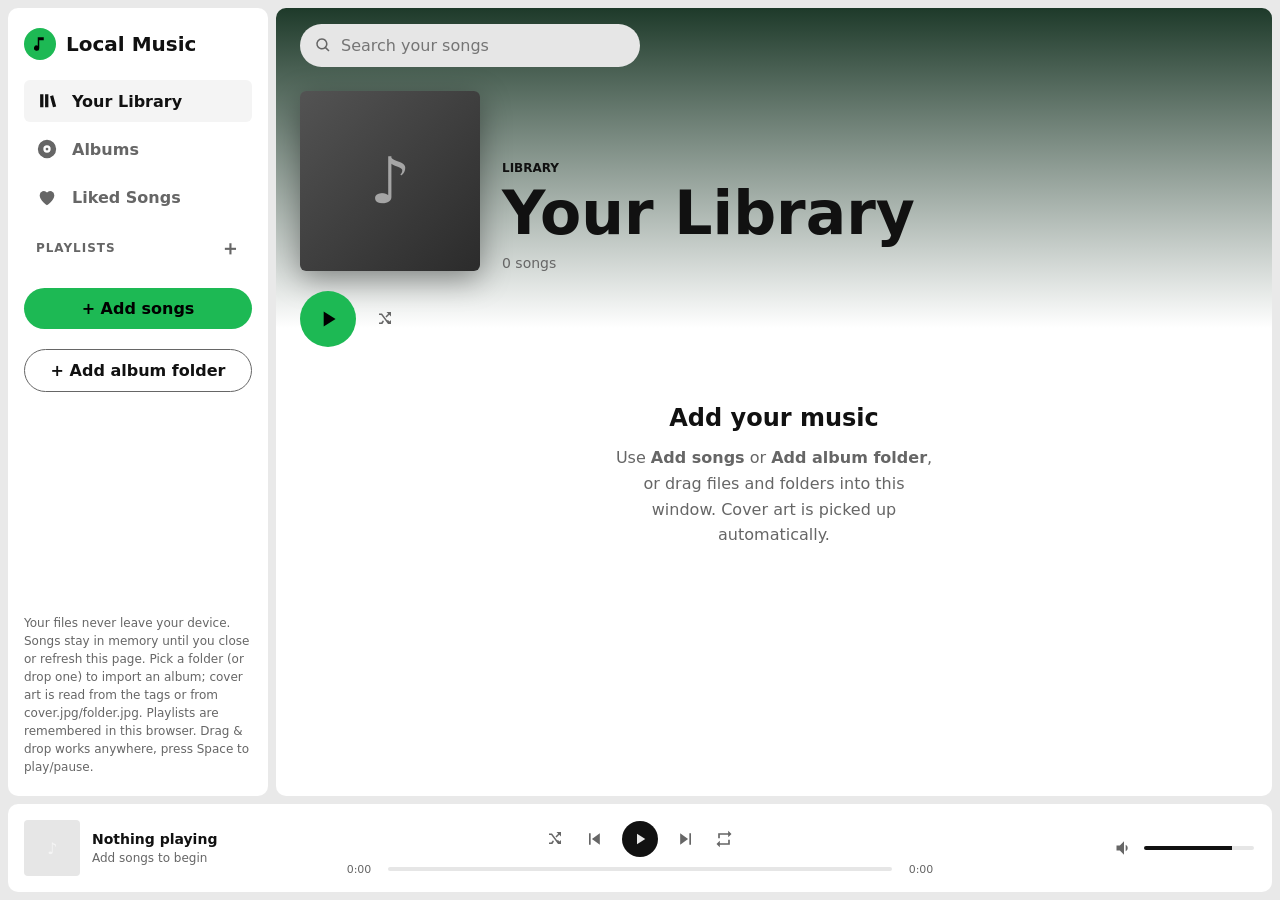
==== music-player.html @ 5037ee8e "First Push" ====
<!DOCTYPE html>
<html lang="en">
<head>
<meta charset="utf-8">
<meta name="viewport" content="width=device-width, initial-scale=1, viewport-fit=cover">
<title>Local Music Player</title>
<style>
:root{--bg:#000;--panel:#121212;--panel2:#1a1a1a;--hover:#2a2a2a;--text:#fff;--muted:#b3b3b3;--accent:#1db954;--line:#282828;
box-sizing:border-box;padding-top:env(safe-area-inset-top,0px);padding-bottom:env(safe-area-inset-bottom,0px)}
@media (prefers-color-scheme:light){:root:not([data-theme="dark"]){--bg:#e9e9e9;--panel:#fff;--panel2:#f4f4f4;--hover:#e6e6e6;--text:#111;--muted:#666;--line:#ddd}}
:root[data-theme="light"]{--bg:#e9e9e9;--panel:#fff;--panel2:#f4f4f4;--hover:#e6e6e6;--text:#111;--muted:#666;--line:#ddd}
:root[data-theme="dark"]{--bg:#000;--panel:#121212;--panel2:#1a1a1a;--hover:#2a2a2a;--text:#fff;--muted:#b3b3b3;--line:#282828}
html{scroll-padding-top:env(safe-area-inset-top,0px)}
*{box-sizing:border-box}
html,body{height:100%;margin:0}
body{background:var(--bg);color:var(--text);font-family:"Circular Std",Inter,system-ui,-apple-system,"Segoe UI",Roboto,sans-serif;overflow:hidden}
button{font:inherit;color:inherit;background:none;border:0;cursor:pointer;padding:0}
svg{width:1em;height:1em;fill:currentColor;display:block}
#app{height:100%;display:grid;grid-template-columns:260px 1fr;grid-template-rows:1fr 88px;gap:8px;padding:8px}
.panel{background:var(--panel);border-radius:10px;overflow:hidden}
#side{padding:20px 16px;display:flex;flex-direction:column;gap:6px}
.logo{display:flex;align-items:center;gap:10px;font-weight:800;font-size:20px;margin-bottom:14px}
.logo i{width:32px;height:32px;border-radius:50%;background:var(--accent);display:grid;place-items:center;color:#000;font-size:18px}
.nav{display:flex;align-items:center;gap:14px;padding:10px 12px;border-radius:6px;color:var(--muted);font-weight:700;width:100%;text-align:left}
.nav svg{font-size:22px}.nav:hover{color:var(--text)}.nav.on{color:var(--text);background:var(--panel2)}
.add{margin-top:14px;background:var(--accent);color:#000;font-weight:700;padding:11px 14px;border-radius:24px;text-align:center}
.add.alt{background:transparent;color:var(--text);border:1px solid var(--muted)}
.hint{color:var(--muted);font-size:12px;margin-top:auto;line-height:1.5}
#main{display:flex;flex-direction:column;min-height:0;position:relative;background:linear-gradient(180deg,var(--hue,#1e3a2a) 0,var(--panel) 320px)}
#top{display:flex;align-items:center;gap:12px;padding:16px 24px}
#q{background:var(--hover);border:1px solid transparent;color:var(--text);padding:11px 16px 11px 40px;border-radius:24px;width:min(340px,100%);font:inherit;outline:none}
#q:focus{border-color:var(--text)}
.sw{position:relative;flex:1;max-width:340px}.sw svg{position:absolute;left:14px;top:12px;font-size:18px;color:var(--muted)}
#hero{display:flex;align-items:flex-end;gap:22px;padding:8px 24px 20px}
#cover{width:min(180px,28vw);aspect-ratio:1;border-radius:6px;box-shadow:0 8px 30px #0006;display:grid;place-items:center;font-size:64px;color:#fff8;background:linear-gradient(135deg,#535353,#2b2b2b)}
#hero small{font-weight:700;font-size:12px;text-transform:uppercase}
#hero h1{font-size:clamp(28px,5vw,60px);margin:6px 0 10px;line-height:1.05;font-weight:900;overflow-wrap:anywhere}
#hero p{margin:0;color:var(--muted);font-size:14px}
#actions{display:flex;align-items:center;gap:20px;padding:0 24px 12px}
#big{width:56px;height:56px;border-radius:50%;background:var(--accent);color:#000;display:grid;place-items:center;font-size:26px}
#big:hover{transform:scale(1.06)}
#list{flex:1;overflow:auto;padding:0 12px 16px}
.row{display:grid;grid-template-columns:44px 1fr 32px 32px 64px;align-items:center;gap:12px;padding:8px 12px;border-radius:6px;color:var(--muted);font-size:14px;cursor:pointer;user-select:none}
.row.head{position:sticky;top:0;background:var(--panel);border-bottom:1px solid var(--line);border-radius:0;cursor:default;font-size:12px;text-transform:uppercase;letter-spacing:.08em;z-index:1}
.row:not(.head):hover{background:var(--hover)}
.row .n{text-align:center;font-variant-numeric:tabular-nums}
.row .t{display:flex;align-items:center;gap:12px;min-width:0}
.row .t b{display:block;color:var(--text);font-weight:500;white-space:nowrap;overflow:hidden;text-overflow:ellipsis}
.row .t span{font-size:12px;white-space:nowrap;overflow:hidden;text-overflow:ellipsis;display:block}
.row .t div{min-width:0}
.art{width:40px;height:40px;border-radius:4px;flex:none;display:grid;place-items:center;font-size:16px;color:#fff9}
.row.cur .t b,.row.cur .n{color:var(--accent)}
.row .d{text-align:right;font-variant-numeric:tabular-nums}
.heart{font-size:18px;color:var(--muted);opacity:.0}.row:hover .heart,.heart.on{opacity:1}.heart.on{color:var(--accent)}
.bars{display:none;gap:2px;height:14px;align-items:flex-end;justify-content:center}.bars i{width:3px;background:var(--accent);animation:b .8s infinite ease-in-out}.bars i:nth-child(2){animation-delay:.2s}.bars i:nth-child(3){animation-delay:.4s}
@keyframes b{0%,100%{height:3px}50%{height:14px}}
.row.cur.playing .bars{display:flex}.row.cur.playing .num{display:none}
#empty{margin:40px auto;text-align:center;color:var(--muted);max-width:360px;line-height:1.6;padding:0 20px}
#empty h2{color:var(--text);margin:0 0 8px}
#drop{position:absolute;inset:0;background:#1db95422;border:3px dashed var(--accent);border-radius:10px;display:none;place-items:center;font-size:22px;font-weight:800;z-index:5;pointer-events:none}
#drop.on{display:grid}
#bar{grid-column:1/3;background:var(--panel);border-radius:10px;display:grid;grid-template-columns:1fr minmax(320px,2fr) 1fr;align-items:center;gap:16px;padding:0 16px}
#now{display:flex;align-items:center;gap:12px;min-width:0}
#now .art{width:56px;height:56px}
#now b{display:block;font-size:14px;white-space:nowrap;overflow:hidden;text-overflow:ellipsis}
#now span{font-size:12px;color:var(--muted)}
#ctrl{display:flex;flex-direction:column;align-items:center;gap:6px}
.btns{display:flex;align-items:center;gap:18px}
.ic{font-size:20px;color:var(--muted)}.ic:hover{color:var(--text)}.ic.on{color:var(--accent)}
#play{width:36px;height:36px;border-radius:50%;background:var(--text);color:var(--bg);display:grid;place-items:center;font-size:18px}
#play:hover{transform:scale(1.06)}
.seek{display:flex;align-items:center;gap:8px;width:100%;font-size:11px;color:var(--muted);font-variant-numeric:tabular-nums}
.seek span{width:38px;text-align:center}
input[type=range]{-webkit-appearance:none;appearance:none;flex:1;height:4px;border-radius:2px;background:linear-gradient(to right,var(--text) var(--p,0%),var(--hover) var(--p,0%));outline:none;cursor:pointer}
input[type=range]::-webkit-slider-thumb{-webkit-appearance:none;width:12px;height:12px;border-radius:50%;background:var(--text);opacity:0}
input[type=range]:hover::-webkit-slider-thumb{opacity:1}
input[type=range]::-moz-range-thumb{width:12px;height:12px;border:0;border-radius:50%;background:var(--text)}
input[type=range]:hover{--fill:var(--accent)}
#vol{display:flex;align-items:center;gap:8px;justify-content:flex-end}#vol input{max-width:110px}
.rep1::after{content:"1";position:absolute;font-size:8px;font-weight:800;margin:-2px 0 0 -6px;color:var(--accent)}
#mnav{display:none}
@media (max-width:820px){
#app{grid-template-columns:1fr;grid-template-rows:auto 1fr 132px}
#side{flex-direction:row;flex-wrap:wrap;padding:10px;gap:6px;align-items:center}
.logo,.hint{display:none}.nav{width:auto;padding:8px 12px}.add{margin:0;padding:9px 14px}
#bar{grid-column:1;grid-template-columns:1fr;grid-template-rows:auto auto;gap:4px;padding:8px 14px}
#vol{display:none}#top{padding:12px 16px}#hero{padding:4px 16px 14px}#actions,#list{padding-left:8px;padding-right:8px}
.row{grid-template-columns:28px 1fr 28px 28px 46px;gap:8px}
}
.grid{display:grid;grid-template-columns:repeat(auto-fill,minmax(150px,1fr));gap:14px;padding:8px 12px}
.card{padding:12px;border-radius:8px;background:var(--panel2);cursor:pointer;min-width:0}
.card:hover{background:var(--hover)}
.card .art{width:100%;height:auto;aspect-ratio:1;font-size:40px;border-radius:6px;margin-bottom:10px;box-shadow:0 6px 18px #0004}
.card b,.card span{display:block;white-space:nowrap;overflow:hidden;text-overflow:ellipsis}
.card b{font-size:14px}.card span{font-size:12px;color:var(--muted);margin-top:2px}

.plh{display:flex;align-items:center;justify-content:space-between;margin:14px 12px 4px;color:var(--muted);font-size:12px;font-weight:700;text-transform:uppercase;letter-spacing:.08em}
.plh button{font-size:20px;line-height:1;color:var(--muted)}.plh button:hover{color:var(--text)}
#pls{display:flex;flex-direction:column;gap:2px;overflow:auto;min-height:0;flex:0 1 auto}
#pls .nav{padding:8px 12px}.pi{width:22px;text-align:center;font-size:18px;flex:none}.pn{white-space:nowrap;overflow:hidden;text-overflow:ellipsis}
.addpl{font-size:22px;line-height:1;color:var(--muted);opacity:0}.addpl:hover{color:var(--text)}.row:hover .addpl{opacity:1}
@media (hover:none){.addpl,.heart{opacity:1}}
.pill{border:1px solid var(--muted);border-radius:20px;padding:7px 16px;font-size:13px;font-weight:700}.pill:hover{border-color:var(--text)}
#menu{position:fixed;display:none;z-index:30;background:var(--panel2);border:1px solid var(--line);border-radius:8px;padding:4px;min-width:190px;max-width:260px;max-height:50vh;overflow:auto;box-shadow:0 10px 30px #0008}
#menu button{display:block;width:100%;text-align:left;padding:9px 12px;border-radius:5px;font-size:14px;white-space:nowrap;overflow:hidden;text-overflow:ellipsis}
#menu button:hover{background:var(--hover)}#menu .new{border-top:1px solid var(--line);margin-top:4px;color:var(--accent);font-weight:700}
#dlg{position:fixed;inset:0;background:#0009;display:none;place-items:center;z-index:40}#dlg.on{display:grid}
#dlg .box{background:var(--panel2);padding:24px;border-radius:12px;width:min(360px,90vw);box-shadow:0 20px 60px #000a}
#dlg h3{margin:0 0 14px}#di{width:100%;padding:11px 14px;border-radius:8px;border:1px solid var(--muted);background:var(--hover);color:var(--text);font:inherit;outline:none}
.bt{display:flex;justify-content:flex-end;gap:10px;margin-top:18px}.bt button{padding:9px 20px;border-radius:22px;font-weight:700}#dok{background:var(--accent);color:#000}
#toast{position:fixed;left:50%;bottom:110px;transform:translateX(-50%);background:var(--text);color:var(--bg);padding:10px 18px;border-radius:22px;font-weight:700;font-size:14px;opacity:0;pointer-events:none;transition:opacity .2s;z-index:50;max-width:90vw}#toast.on{opacity:1}
@media (max-width:820px){.plh{margin:0}.plh span{display:none}#pls{flex-direction:row;flex-wrap:wrap}}

</style>
</head>
<body>
<div id="app">
 <aside id="side" class="panel">
  <div class="logo"><i><svg viewBox="0 0 24 24"><path d="M9 3v11.3A3.5 3.5 0 1 0 11 17.5V7h6V3z"/></svg></i>Local Music</div>
  <button class="nav on" data-v="all"><svg viewBox="0 0 24 24"><path d="M4 4h4v16H4zm6 0h4v16h-4zm6 2.5 3.8-1 3.7 13.5-3.9 1z" transform="scale(.9) translate(1 1)"/></svg>Your Library</button>
  <button class="nav" data-v="albums"><svg viewBox="0 0 24 24"><path d="M12 2a10 10 0 1 0 0 20 10 10 0 0 0 0-20zm0 14a4 4 0 1 1 0-8 4 4 0 0 1 0 8zm0-5.500a1.500 1.500 0 1 0 0 3 1.500 1.500 0 0 0 0-3z"/></svg>Albums</button>
  <button class="nav" data-v="liked"><svg viewBox="0 0 24 24"><path d="M12 21s-8-5.2-8-11a4.5 4.5 0 0 1 8-2.8A4.5 4.5 0 0 1 20 10c0 5.800-8 11-8 11z"/></svg>Liked Songs</button>
  <div class="plh"><span>Playlists</span><button id="newPl" title="New playlist">＋</button></div>
  <div id="pls"></div>
  <button class="add" id="addF">+ Add songs</button>
  <button class="add alt" id="addD">+ Add album folder</button>
  <div class="hint">Your files never leave your device. Songs stay in memory until you close or refresh this page. Pick a folder (or drop one) to import an album; cover art is read from the tags or from cover.jpg/folder.jpg. Playlists are remembered in this browser. Drag &amp; drop works anywhere, press Space to play/pause.</div>
  <input type="file" id="fi" accept="audio/*,.mp3,.m4a,.flac,.wav,.ogg,.opus,.aac" multiple hidden>
  <input type="file" id="fd" webkitdirectory multiple hidden>
 </aside>

 <main id="main" class="panel">
  <div id="drop">Drop music to add it</div>
  <div id="top"><div class="sw"><svg viewBox="0 0 24 24"><path d="M10.5 3a7.500 7.500 0 0 1 5.900 12.100l4.300 4.300-1.400 1.400-4.300-4.300A7.500 7.500 0 1 1 10.500 3zm0 2a5.500 5.500 0 1 0 0 11 5.500 5.500 0 0 0 0-11z"/></svg><input id="q" placeholder="Search your songs" type="search"></div></div>
  <div id="hero"><div id="cover">♪</div><div><small>Playlist</small><h1 id="ttl">Your Library</h1><p id="sub">0 songs</p></div></div>
  <div id="actions">
   <button id="big" aria-label="Play"><svg viewBox="0 0 24 24"><path d="M8 5v14l11-7z"/></svg></button>
   <button class="ic" id="shuf2" title="Shuffle"><svg viewBox="0 0 24 24"><path d="M14 4h6v6l-2.300-2.300-3.700 3.700-1.400-1.400 3.700-3.700zM4 6h4l9 12h3v2h-4L7 8H4zm0 12h3l2.300-3.100 1.300 1.700L8.500 20H4zM14 20l2.300-2.300-1.700-1.700 1.400-1.400L18 16.600 20 14.600V20z" transform="scale(.9)"/></svg></button>
   <span id="plact" style="display:none;gap:10px"><button class="pill" id="plren">Rename</button><button class="pill" id="pldel">Delete</button></span>
  </div>
  <div id="list"></div>
 </main>

 <footer id="bar" class="panel">
  <div id="now"><div class="art" id="nart" style="background:var(--hover)">♪</div><div style="min-width:0"><b id="nt">Nothing playing</b><span id="na">Add songs to begin</span></div></div>
  <div id="ctrl">
   <div class="btns">
    <button class="ic" id="shuf" title="Shuffle"><svg viewBox="0 0 24 24"><path d="M14 4h6v6l-2.300-2.300-3.700 3.700-1.400-1.400 3.700-3.700zM4 6h4l9 12h3v2h-4L7 8H4zm0 12h3l2.300-3.100 1.300 1.700L8.500 20H4zM14 20l2.300-2.300-1.700-1.700 1.400-1.400L18 16.600 20 14.600V20z" transform="scale(.9)"/></svg></button>
    <button class="ic" id="prev" title="Previous"><svg viewBox="0 0 24 24"><path d="M6 5h2v14H6zm3.500 7L19 5v14z"/></svg></button>
    <button id="play" title="Play/Pause"><svg viewBox="0 0 24 24"><path d="M8 5v14l11-7z"/></svg></button>
    <button class="ic" id="next" title="Next"><svg viewBox="0 0 24 24"><path d="M16 5h2v14h-2zM5 19V5l9.500 7z"/></svg></button>
    <button class="ic" id="rep" title="Repeat"><svg viewBox="0 0 24 24"><path d="M7 7h10v3l4-4-4-4v3H5v6h2zm10 10H7v-3l-4 4 4 4v-3h12v-6h-2z"/></svg></button>
   </div>
   <div class="seek"><span id="cur">0:00</span><input type="range" id="seek" min="0" max="1000" value="0"><span id="dur">0:00</span></div>
  </div>
  <div id="vol"><button class="ic" id="mute"><svg viewBox="0 0 24 24"><path d="M3 9v6h4l5 5V4L7 9zm13.500 3A4.500 4.500 0 0 0 14 8v8a4.500 4.500 0 0 0 2.500-4z"/></svg></button><input type="range" id="vr" min="0" max="100" value="80"></div>
 </footer>
</div>

<div id="menu"></div><div id="toast"></div>
<div id="dlg"><div class="box"><h3 id="dt"></h3><input id="di" maxlength="60" placeholder="Playlist name"><div class="bt"><button id="dc">Cancel</button><button id="dok">Save</button></div></div></div>
<script>
const $=s=>document.querySelector(s);
const audio=new Audio();audio.preload="metadata";
let tracks=[],view="all",albumKey=null,cur=null,shuffle=false,repeat=0,filter="",nid=1,shown=[];
const dirImg={};
let playlists=[],plId=null;
try{playlists=JSON.parse(localStorage.getItem("lmp.playlists")||"[]")}catch(e){playlists=[]}
const save=()=>{try{localStorage.setItem("lmp.playlists",JSON.stringify(playlists))}catch(e){}};
const tkey=t=>t.path+"|"+t.file.size;
const curPl=()=>playlists.find(p=>p.id===plId);
let tt;const toast=m=>{const e=$("#toast");e.textContent=m;e.classList.add("on");clearTimeout(tt);tt=setTimeout(()=>e.classList.remove("on"),1800)};
function ask(title,val,confirm){return new Promise(res=>{
  const i=$("#di");$("#dt").textContent=title;i.style.display=confirm?"none":"";i.value=val||"";$("#dlg").classList.add("on");
  if(!confirm)setTimeout(()=>{i.focus();i.select()},30);
  const done=v=>{$("#dlg").classList.remove("on");$("#dok").onclick=$("#dc").onclick=i.onkeydown=null;res(v)};
  $("#dok").onclick=()=>done(confirm?true:(i.value.trim()||null));$("#dc").onclick=()=>done(null);
  i.onkeydown=e=>{if(e.key==="Enter")$("#dok").click();if(e.key==="Escape")done(null)};
})}
const newPl=name=>{const p={id:Date.now()+Math.random().toString(36).slice(2,6),name,items:[]};playlists.push(p);save();return p};
function toggleIn(p,t){const k=tkey(t),i=p.items.indexOf(k);
  if(i<0){p.items.push(k);toast("Added to "+p.name)}else{p.items.splice(i,1);toast("Removed from "+p.name)}save();render()}
function closeMenu(){$("#menu").style.display="none"}
function openMenu(t,el){
  const m=$("#menu"),r=el.getBoundingClientRect();m.innerHTML="";
  playlists.forEach(p=>{const b=document.createElement("button");b.textContent=(p.items.includes(tkey(t))?"✓ ":"")+p.name;b.onclick=()=>{closeMenu();toggleIn(p,t)};m.append(b)});
  const n=document.createElement("button");n.className="new";n.textContent="+ New playlist";
  n.onclick=async()=>{closeMenu();const nm=await ask("New playlist","");if(nm)toggleIn(newPl(nm),t)};m.append(n);
  m.style.display="block";
  m.style.left=Math.max(8,Math.min(r.left,innerWidth-m.offsetWidth-8))+"px";
  let y=r.bottom+4;if(y+m.offsetHeight>innerHeight-8)y=Math.max(8,r.top-m.offsetHeight-4);m.style.top=y+"px";
}
function renderPls(){
  const box=$("#pls");box.innerHTML="";
  playlists.forEach(p=>{const b=document.createElement("button");b.className="nav"+(view==="playlist"&&plId===p.id?" on":"");
    const i=document.createElement("span");i.className="pi";i.textContent="♫";
    const n=document.createElement("span");n.className="pn";n.textContent=p.name;b.append(i,n);
    b.onclick=()=>{view="playlist";plId=p.id;$("#list").scrollTop=0;render()};box.append(b)});
}
const AUD=/\.(mp3|m4a|mp4|aac|flac|wav|ogg|oga|opus|weba|webm)$/i,IMG=/\.(jpe?g|png|webp|gif|bmp)$/i;
const P='<path d="M8 5v14l11-7z"/>',PA='<path d="M6 5h4v14H6zm8 0h4v14h-4z"/>';
const fmt=s=>{if(!isFinite(s))return"–:––";s=Math.floor(s);return Math.floor(s/60)+":"+String(s%60).padStart(2,"0")};
const hue=s=>{let h=0;for(const c of s)h=(h*31+c.charCodeAt(0))%360;return h};
const grad=s=>{const h=hue(s);return`linear-gradient(135deg,hsl(${h} 60% 45%),hsl(${(h+50)%360} 60% 28%))`};
const akey=t=>t.album.toLowerCase();
const artOf=t=>t&&(t.art||(dirImg[t.dir]||{}).url)||null;
const bg=t=>{const a=artOf(t);return a?`url('${a}') center/cover no-repeat`:grad(t.album+t.title)};

/* ---------- tag + artwork readers ---------- */
const toURL=b=>new Promise(res=>{
  const fr=new FileReader();
  fr.onerror=()=>res(null);
  fr.onload=()=>{const i=new Image();
    i.onload=()=>{try{const k=Math.min(1,400/Math.max(i.width,i.height)),c=document.createElement("canvas");
      c.width=Math.max(1,Math.round(i.width*k));c.height=Math.max(1,Math.round(i.height*k));
      c.getContext("2d").drawImage(i,0,0,c.width,c.height);res(c.toDataURL("image/jpeg",.85))}catch(e){res(fr.result)}};
    i.onerror=()=>res(fr.result);i.src=fr.result};
  fr.readAsDataURL(b);
});
const sniff=u=>u[0]===0x89?"image/png":u[0]===0x47?"image/gif":"image/jpeg";
const str=(u,l="utf-8")=>new TextDecoder(l).decode(u).replace(/\0+$/,"");
const ss=(b,p)=>((b[p]&127)<<21)|((b[p+1]&127)<<14)|((b[p+2]&127)<<7)|(b[p+3]&127);
async function id3(file){
  const h=new Uint8Array(await file.slice(0,10).arrayBuffer());
  if(str(h.slice(0,3),"latin1")!=="ID3")return{};
  const ver=h[3],size=ss(h,6);
  const b=new Uint8Array(await file.slice(10,10+size).arrayBuffer()),dv=new DataView(b.buffer),r={};
  let p=0;if(h[5]&64)p=ver===4?ss(b,0):dv.getUint32(0)+4;
  const txt=d=>str(d.slice(1),["latin1","utf-16","utf-16be","utf-8"][d[0]]||"utf-8");
  const M={TT2:"TIT2",TP1:"TPE1",TAL:"TALB",TRK:"TRCK",PIC:"APIC"};
  while(p+(ver===2?6:10)<=b.length){
    let id,fs,d;
    if(ver===2){id=M[str(b.slice(p,p+3),"latin1")]||"";fs=(b[p+3]<<16)|(b[p+4]<<8)|b[p+5];d=b.slice(p+6,p+6+fs);p+=6+fs;if(!fs)break}
    else{id=str(b.slice(p,p+4),"latin1");if(!/^[A-Z0-9]{4}$/.test(id))break;
      fs=ver===4?ss(b,p+4):dv.getUint32(p+4);d=b.slice(p+10,p+10+fs);p+=10+fs}
    if(id==="TIT2")r.title=txt(d);else if(id==="TPE1")r.artist=txt(d);else if(id==="TALB")r.album=txt(d);
    else if(id==="TRCK")r.trk=parseInt(txt(d))||null;
    else if(id==="APIC"&&!r.art){
      const enc=d[0];let i=1;if(ver===2)i=5;else{while(i<d.length&&d[i])i++;i+=2}let j=i;
      if(enc===1||enc===2){while(j+1<d.length&&(d[j]||d[j+1]))j+=2;j+=2}else{while(j<d.length&&d[j])j++;j++}
      const img=d.slice(j);if(img.length)r.art=new Blob([img],{type:sniff(img)});
    }
  }
  return r;
}
async function flac(file){
  const b=new Uint8Array(await file.slice(0,10*1024*1024).arrayBuffer()),r={};
  if(str(b.slice(0,4),"latin1")!=="fLaC")return r;
  let p=4;
  while(p+4<=b.length){
    const last=b[p]&128,t=b[p]&127,len=(b[p+1]<<16)|(b[p+2]<<8)|b[p+3];p+=4;if(p+len>b.length)break;
    const d=b.slice(p,p+len),v=new DataView(d.buffer,d.byteOffset,d.length);
    if(t===4){
      let q=4+v.getUint32(0,true);const n=v.getUint32(q,true);q+=4;
      for(let k=0;k<n&&q<d.length;k++){const l=v.getUint32(q,true);q+=4;const s=str(d.slice(q,q+l));q+=l;
        const e=s.indexOf("=");if(e<0)continue;const key=s.slice(0,e).toUpperCase(),val=s.slice(e+1);
        if(key==="TITLE")r.title=val;else if(key==="ARTIST")r.artist=val;else if(key==="ALBUM")r.album=val;else if(key==="TRACKNUMBER")r.trk=parseInt(val)||null}
    }else if(t===6&&!r.art){
      let q=4;q+=4+v.getUint32(q);q+=4+v.getUint32(q);q+=16;const pl=v.getUint32(q);q+=4;
      const img=d.slice(q,q+pl);r.art=new Blob([img],{type:sniff(img)});
    }
    p+=len;if(last)break;
  }
  return r;
}
async function mp4(file){
  const buf=await file.slice(0,16*1024*1024).arrayBuffer(),b=new Uint8Array(buf),dv=new DataView(buf),r={};
  const walk=(s,e)=>{let p=s;
    while(p+8<=e){
      let sz=dv.getUint32(p);const t=str(b.slice(p+4,p+8),"latin1");
      if(sz===1)sz=Number(dv.getBigUint64(p+8));if(sz<8)break;const end=Math.min(p+sz,e);
      if(t==="moov"||t==="udta"||t==="ilst")walk(p+8,end);
      else if(t==="meta")walk(p+12,end);
      else if(["\xa9nam","\xa9ART","\xa9alb","covr","trkn"].includes(t)){
        const d=b.slice(p+8+16,end);
        if(t==="covr"){if(d.length)r.art=new Blob([d],{type:sniff(d)})}
        else if(t==="trkn")r.trk=(d[2]<<8|d[3])||null;
        else{const s=str(d);if(t==="\xa9nam")r.title=s;else if(t==="\xa9ART")r.artist=s;else r.album=s}
      }
      p+=sz;
    }};
  walk(0,b.length);return r;
}
async function readTags(f){
  const x=(f.name.split(".").pop()||"").toLowerCase();
  if(x==="mp3")return id3(f);if(x==="flac")return flac(f);
  if(["m4a","mp4","aac"].includes(x))return mp4(f);
  return{};
}

/* ---------- library ---------- */
function parse(name){
  let n=name.replace(/\.[^.]+$/,"").replace(/_/g," ").trim(),a="Unknown artist",trk=null,m=n.match(/^(.+?)\s+-\s+(.+)$/);
  if(m){a=m[1];n=m[2]}
  if(/^\d{1,3}$/.test(a)){trk=+a;a="Unknown artist"}
  else{const k=n.match(/^(\d{1,3})[.\s)-]+(.+)$/);if(k){trk=+k[1];n=k[2]}}
  return{title:n,artist:a,trk};
}
const resort=()=>tracks.sort((a,b)=>a.album.localeCompare(b.album)||(a.trk??999)-(b.trk??999)||a.title.localeCompare(b.title,undefined,{numeric:true}));
let tm;const sched=()=>{clearTimeout(tm);tm=setTimeout(()=>{resort();render()},80)};
function addFiles(list){
  const dirOf=p=>p.includes("/")?p.slice(0,p.lastIndexOf("/")):"";
  const all=[...list].map(f=>({f,p:f.webkitRelativePath||f._path||f.name}));
  all.forEach(({f,p})=>{
    if(!IMG.test(f.name)||f.type.startsWith("audio"))return;
    const d=dirOf(p),good=/cover|folder|front|album|art/i.test(f.name),c=dirImg[d];
    if(!c||(good&&!c.good)){const o=dirImg[d]={good,url:null};toURL(f).then(u=>{o.url=u;sched()})}
  });
  const added=[];
  all.forEach(({f,p})=>{
    if(!(f.type.startsWith("audio/")||AUD.test(f.name)))return;
    if(tracks.some(t=>t.path===p&&t.file.size===f.size))return;
    const dir=dirOf(p),pr=parse(f.name);
    const t={id:nid++,file:f,path:p,dir,url:URL.createObjectURL(f),dur:NaN,liked:false,title:pr.title,artist:pr.artist,trk:pr.trk,album:dir?dir.split("/").pop():"Singles",art:null};
    tracks.push(t);added.push(t);
  });
  resort();render();
  added.forEach(async t=>{
    const a=new Audio();a.preload="metadata";a.src=t.url;a.onloadedmetadata=()=>{t.dur=a.duration;sched()};
    try{const m=await readTags(t.file);
      if(m.title)t.title=m.title;if(m.artist)t.artist=m.artist;if(m.album)t.album=m.album;
      if(m.trk)t.trk=m.trk;if(m.art)t.art=await toURL(m.art);
    }catch(e){}
    sched();
  });
}
function visible(){
  let base;
  if(view==="playlist"){const p=curPl(),m=new Map(tracks.map(t=>[tkey(t),t]));base=p?p.items.map(k=>m.get(k)).filter(Boolean):[]}
  else base=tracks.filter(t=>view==="liked"?t.liked:view==="album"?akey(t)===albumKey:true);
  return base.filter(t=>(t.title+" "+t.artist+" "+t.album).toLowerCase().includes(filter));
}
function groups(v){
  const m=new Map();
  v.forEach(t=>{const k=akey(t);if(!m.has(k))m.set(k,{key:k,name:t.album,tracks:[]});m.get(k).tracks.push(t)});
  return[...m.values()].map(g=>{
    const ar=[...new Set(g.tracks.map(t=>t.artist))];
    return{...g,artist:ar.length>1?"Various artists":ar[0],art:g.tracks.find(artOf)||g.tracks[0]};
  });
}

/* ---------- render ---------- */
function render(){
  const v=visible(),L=$("#list");
  if(view==="album"&&!tracks.some(t=>akey(t)===albumKey))view="albums";
  if(view==="playlist"&&!curPl())view="all";
  $("#plact").style.display=view==="playlist"?"flex":"none";
  document.querySelectorAll(".nav").forEach(b=>b.classList.toggle("on",b.dataset.v===view||(view==="album"&&b.dataset.v==="albums")));
  renderPls();
  const at=view==="album"?tracks.find(t=>akey(t)===albumKey):view==="playlist"?(v.find(artOf)||v[0]||null):cur;
  $("#cover").style.background=at?bg(at):"";$("#cover").textContent=at&&artOf(at)?"":"♪";
  $("#main").style.setProperty("--hue",at?`hsl(${hue(at.album)} 45% 24%)`:"#1e3a2a");
  $("#hero small").textContent=view==="album"?"Album":view==="albums"?"Collection":view==="playlist"?"Playlist":"Library";
  $("#ttl").textContent=view==="playlist"?curPl().name:view==="album"?at.album:view==="albums"?"Albums":view==="liked"?"Liked Songs":"Your Library";
  const tot=v.reduce((s,t)=>s+(t.dur||0),0);
  $("#sub").textContent=(view==="albums"?groups(v).length+" albums · ":"")+v.length+" song"+(v.length==1?"":"s")+(tot?" · "+Math.round(tot/60)+" min":"");
  if(view==="playlist"){const p=curPl(),miss=p.items.filter(k=>!tracks.some(t=>tkey(t)===k)).length;if(miss)$("#sub").textContent+=" · "+miss+" not loaded"}
  if(cur){$("#nt").textContent=cur.title;$("#na").textContent=cur.artist+" · "+cur.album;
    const a=$("#nart");a.style.background=bg(cur);a.textContent=artOf(cur)?"":"♪"}
  if(!v.length&&view==="playlist"){
    const p=curPl();L.innerHTML=`<div id="empty"><h2>${p.items.length?"Songs not loaded":"This playlist is empty"}</h2>${p.items.length?"Add the original song files again to see this playlist's songs.":"Click the ＋ next to any song to add it here."}</div>`;return}
  if(!v.length){
    L.innerHTML=`<div id="empty"><h2>${tracks.length?"Nothing here":"Add your music"}</h2>${tracks.length?"No songs match this view.":"Use <b>Add songs</b> or <b>Add album folder</b>, or drag files and folders into this window. Cover art is picked up automatically."}</div>`;return;
  }
  if(view==="albums"){
    shown=groups(v);
    L.innerHTML=`<div class="grid">`+shown.map((g,i)=>`<div class="card" data-a="${i}"><div class="art">${artOf(g.art)?"":"♪"}</div><b></b><span></span></div>`).join("")+`</div>`;
    L.querySelectorAll(".card").forEach((c,i)=>{c.querySelector("b").textContent=shown[i].name;c.querySelector(".art").style.background=bg(shown[i].art);c.querySelector("span").textContent=shown[i].artist+" · "+shown[i].tracks.length+" songs"});
    return;
  }
  L.innerHTML=`<div class="row head"><span class="n">#</span><span>Title</span><span></span><span></span><span class="d">Time</span></div>`+v.map((t,i)=>{
    const c=cur===t;
    return`<div class="row ${c?"cur":""} ${c&&!audio.paused?"playing":""}" data-id="${t.id}">
    <span class="n"><span class="num">${view==="album"&&t.trk?t.trk:i+1}</span><span class="bars"><i></i><i></i><i></i></span></span>
    <span class="t"><span class="art">${artOf(t)?"":"♪"}</span><div><b></b><span></span></div></span>
    <button class="addpl" data-m="${t.id}" aria-label="Add to playlist" title="Add to playlist">＋</button><button class="heart ${t.liked?"on":""}" data-h="${t.id}" aria-label="Like"><svg viewBox="0 0 24 24"><path d="M12 21s-8-5.200-8-11a4.500 4.500 0 0 1 8-2.800A4.500 4.500 0 0 1 20 10c0 5.800-8 11-8 11z"/></svg></button>
    <span class="d">${fmt(t.dur)}</span></div>`}).join("");
  [...L.querySelectorAll(".row[data-id]")].forEach((r,i)=>{const t=v[i];r.querySelector("b").textContent=t.title;r.querySelector(".art").style.background=bg(t);r.querySelector(".t span:last-child").textContent=t.artist+(view==="album"?"":" · "+t.album)});
}

/* ---------- playback ---------- */
function playT(t){
  cur=t;audio.src=t.url;audio.play().catch(()=>{});
  document.title=t.title+" · "+t.artist;
  if("mediaSession"in navigator){const a=artOf(t);navigator.mediaSession.metadata=new MediaMetadata({title:t.title,artist:t.artist,album:t.album,artwork:a?[{src:a}]:[]})}
  render();
}
function step(d,auto){
  const v=visible();if(!v.length)return;
  const c=v.indexOf(cur);let n;
  if(shuffle&&v.length>1){do{n=Math.floor(Math.random()*v.length)}while(n===c)}
  else{n=c+d;if(n>=v.length){if(repeat===2||!auto)n=0;else{audio.pause();audio.currentTime=0;return}}if(n<0)n=v.length-1}
  playT(v[n]);
}
function toggle(){
  if(!cur){const v=visible();if(v.length)playT(shuffle?v[Math.floor(Math.random()*v.length)]:v[0]);return}
  audio.paused?audio.play():audio.pause();
}
function ui(){
  const p=audio.paused;
  $("#play").innerHTML=`<svg viewBox="0 0 24 24">${p?P:PA}</svg>`;
  $("#big").innerHTML=`<svg viewBox="0 0 24 24">${p?P:PA}</svg>`;
  const r=$("#list .row.cur");if(r)r.classList.toggle("playing",!p);
}
const setP=el=>el.style.setProperty("--p",(el.value-el.min)/(el.max-el.min)*100+"%");
audio.onplay=audio.onpause=ui;
audio.onended=()=>{repeat===1?(audio.currentTime=0,audio.play()):step(1,true)};
let seeking=false;const sk=$("#seek");
audio.ontimeupdate=()=>{if(seeking)return;sk.value=audio.duration?audio.currentTime/audio.duration*1000:0;setP(sk);$("#cur").textContent=fmt(audio.currentTime)};
audio.onloadedmetadata=()=>{$("#dur").textContent=fmt(audio.duration)};
audio.onerror=()=>{if(cur)$("#na").textContent="Can't play this file format"};
sk.oninput=()=>{seeking=true;setP(sk);$("#cur").textContent=fmt(sk.value/1000*audio.duration)};
sk.onchange=()=>{if(audio.duration)audio.currentTime=sk.value/1000*audio.duration;seeking=false};
const vr=$("#vr");audio.volume=.8;setP(vr);
vr.oninput=()=>{audio.volume=vr.value/100;audio.muted=false;setP(vr)};
$("#mute").onclick=()=>{audio.muted=!audio.muted;vr.value=audio.muted?0:audio.volume*100;setP(vr)};
$("#play").onclick=toggle;
$("#big").onclick=()=>{const v=visible();if((view==="album"||view==="playlist")&&v.length&&!v.includes(cur))playT(v[0]);else toggle()};
$("#next").onclick=()=>step(1,false);
$("#prev").onclick=()=>{if(audio.currentTime>3)audio.currentTime=0;else step(-1,false)};
const setShuf=()=>["#shuf","#shuf2"].forEach(s=>$(s).classList.toggle("on",shuffle));
$("#shuf").onclick=$("#shuf2").onclick=()=>{shuffle=!shuffle;setShuf()};
$("#rep").onclick=()=>{repeat=(repeat+1)%3;const b=$("#rep");b.classList.toggle("on",repeat>0);b.classList.toggle("rep1",repeat===1)};

/* ---------- UI wiring ---------- */
$("#list").onclick=e=>{
  const c=e.target.closest(".card");
  if(c){albumKey=shown[+c.dataset.a].key;view="album";$("#list").scrollTop=0;render();return}
  const mb=e.target.closest("[data-m]");
  if(mb){openMenu(tracks.find(x=>x.id==mb.dataset.m),mb);return}
  const h=e.target.closest("[data-h]");
  if(h){const t=tracks.find(x=>x.id==h.dataset.h);t.liked=!t.liked;render();e.stopPropagation();return}
  const r=e.target.closest(".row[data-id]");if(!r)return;
  const t=tracks.find(x=>x.id==r.dataset.id);
  cur===t?toggle():playT(t);
};
document.querySelectorAll(".nav").forEach(b=>b.onclick=()=>{view=b.dataset.v;$("#list").scrollTop=0;render()});
document.addEventListener("click",e=>{if(!e.target.closest("#menu,.addpl"))closeMenu()});
$("#list").addEventListener("scroll",closeMenu);
$("#newPl").onclick=async()=>{const n=await ask("New playlist","");if(n){const p=newPl(n);view="playlist";plId=p.id;render()}};
$("#plren").onclick=async()=>{const p=curPl(),n=await ask("Rename playlist",p.name);if(n){p.name=n;save();render()}};
$("#pldel").onclick=async()=>{const p=curPl();if(await ask("Delete “"+p.name+"”?","",true)){playlists=playlists.filter(x=>x!==p);save();view="all";render()}};
$("#q").oninput=e=>{filter=e.target.value.toLowerCase();render()};
$("#addF").onclick=()=>$("#fi").click();$("#addD").onclick=()=>$("#fd").click();
$("#fi").onchange=e=>{addFiles(e.target.files);e.target.value=""};
$("#fd").onchange=e=>{addFiles(e.target.files);e.target.value=""};

async function walkEntry(en,out,path=""){
  if(en.isFile){const f=await new Promise(r=>en.file(r,()=>r(null)));if(f){f._path=path+en.name;out.push(f)}}
  else if(en.isDirectory){
    const rd=en.createReader(),kids=[];
    for(;;){const b=await new Promise(r=>rd.readEntries(r,()=>r([])));if(!b.length)break;kids.push(...b)}
    for(const k of kids)await walkEntry(k,out,path+en.name+"/");
  }
}
let dc=0;
addEventListener("dragenter",e=>{e.preventDefault();dc++;$("#drop").classList.add("on")});
addEventListener("dragleave",()=>{if(--dc<=0){dc=0;$("#drop").classList.remove("on")}});
addEventListener("dragover",e=>e.preventDefault());
addEventListener("drop",async e=>{
  e.preventDefault();dc=0;$("#drop").classList.remove("on");
  const ens=[...e.dataTransfer.items].map(i=>i.webkitGetAsEntry&&i.webkitGetAsEntry()).filter(Boolean);
  if(ens.length){const out=[];await Promise.all(ens.map(en=>walkEntry(en,out)));addFiles(out)}
  else addFiles(e.dataTransfer.files);
});
addEventListener("keydown",e=>{
  if(e.target.tagName==="INPUT"&&e.target.type!=="range")return;
  if(e.code==="Space"){e.preventDefault();toggle()}
  else if(e.code==="ArrowRight"&&e.shiftKey)step(1,false);
  else if(e.code==="ArrowLeft"&&e.shiftKey)step(-1,false);
  else if(e.code==="ArrowRight")audio.currentTime+=5;
  else if(e.code==="ArrowLeft")audio.currentTime-=5;
});
if("mediaSession"in navigator){const m=navigator.mediaSession;
  m.setActionHandler("play",()=>audio.play());m.setActionHandler("pause",()=>audio.pause());
  m.setActionHandler("nexttrack",()=>step(1,false));m.setActionHandler("previoustrack",()=>step(-1,false));}
setP(sk);render();

</script>
</body>
</html>
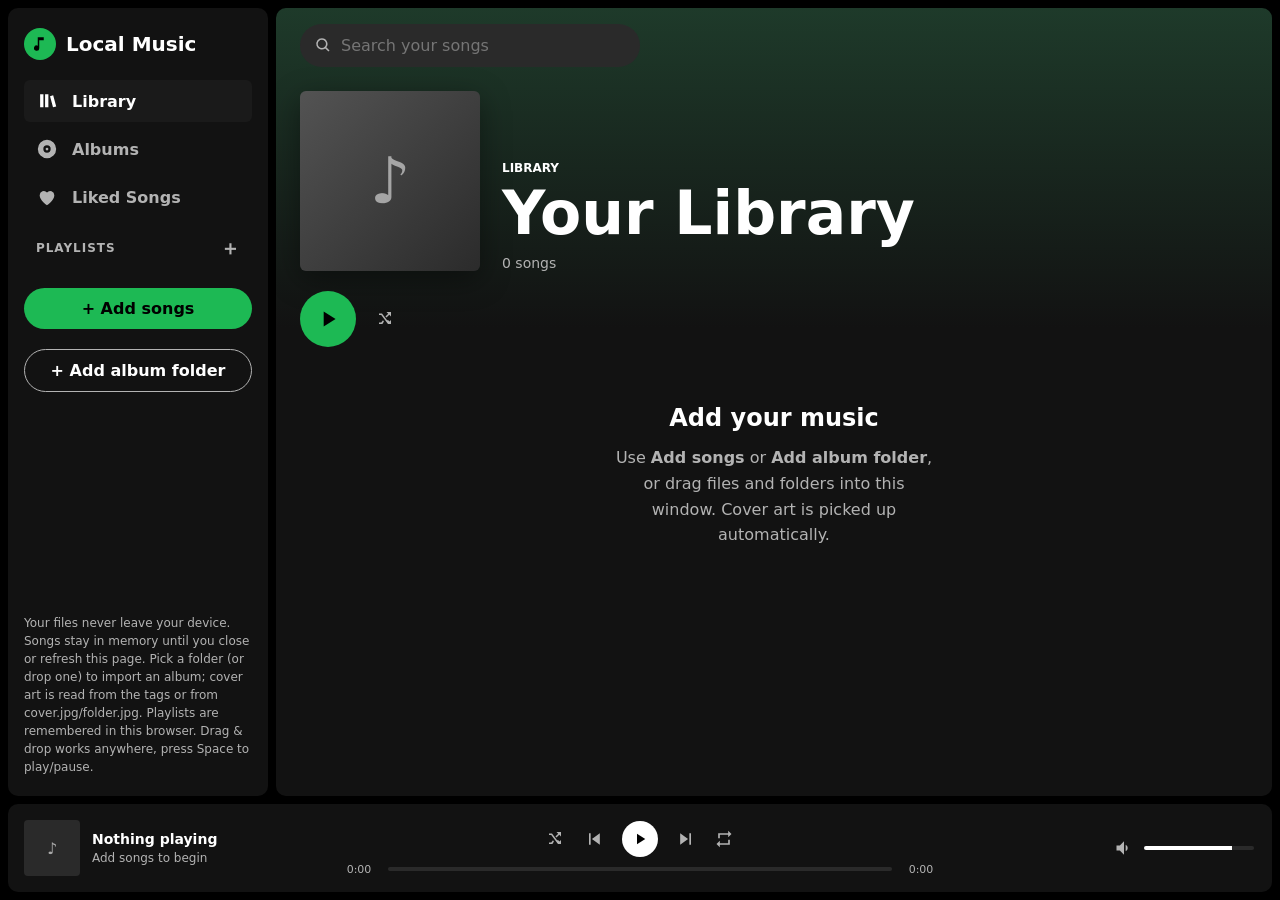
==== commit ddcc9c3b: "Updated Mobile version and removed light theme" ====
--- a/music-player.html
+++ b/music-player.html
@@ -2,14 +2,13 @@
 <html lang="en">
 <head>
 <meta charset="utf-8">
+<meta name="color-scheme" content="dark">
+<meta name="theme-color" content="#000000">
 <meta name="viewport" content="width=device-width, initial-scale=1, viewport-fit=cover">
 <title>Local Music Player</title>
 <style>
-:root{--bg:#000;--panel:#121212;--panel2:#1a1a1a;--hover:#2a2a2a;--text:#fff;--muted:#b3b3b3;--accent:#1db954;--line:#282828;
+:root{color-scheme:dark;--bg:#000;--panel:#121212;--panel2:#1a1a1a;--hover:#2a2a2a;--text:#fff;--muted:#b3b3b3;--accent:#1db954;--line:#282828;
 box-sizing:border-box;padding-top:env(safe-area-inset-top,0px);padding-bottom:env(safe-area-inset-bottom,0px)}
-@media (prefers-color-scheme:light){:root:not([data-theme="dark"]){--bg:#e9e9e9;--panel:#fff;--panel2:#f4f4f4;--hover:#e6e6e6;--text:#111;--muted:#666;--line:#ddd}}
-:root[data-theme="light"]{--bg:#e9e9e9;--panel:#fff;--panel2:#f4f4f4;--hover:#e6e6e6;--text:#111;--muted:#666;--line:#ddd}
-:root[data-theme="dark"]{--bg:#000;--panel:#121212;--panel2:#1a1a1a;--hover:#2a2a2a;--text:#fff;--muted:#b3b3b3;--line:#282828}
 html{scroll-padding-top:env(safe-area-inset-top,0px)}
 *{box-sizing:border-box}
 html,body{height:100%;margin:0}
@@ -79,14 +78,6 @@
 #vol{display:flex;align-items:center;gap:8px;justify-content:flex-end}#vol input{max-width:110px}
 .rep1::after{content:"1";position:absolute;font-size:8px;font-weight:800;margin:-2px 0 0 -6px;color:var(--accent)}
 #mnav{display:none}
-@media (max-width:820px){
-#app{grid-template-columns:1fr;grid-template-rows:auto 1fr 132px}
-#side{flex-direction:row;flex-wrap:wrap;padding:10px;gap:6px;align-items:center}
-.logo,.hint{display:none}.nav{width:auto;padding:8px 12px}.add{margin:0;padding:9px 14px}
-#bar{grid-column:1;grid-template-columns:1fr;grid-template-rows:auto auto;gap:4px;padding:8px 14px}
-#vol{display:none}#top{padding:12px 16px}#hero{padding:4px 16px 14px}#actions,#list{padding-left:8px;padding-right:8px}
-.row{grid-template-columns:28px 1fr 28px 28px 46px;gap:8px}
-}
 .grid{display:grid;grid-template-columns:repeat(auto-fill,minmax(150px,1fr));gap:14px;padding:8px 12px}
 .card{padding:12px;border-radius:8px;background:var(--panel2);cursor:pointer;min-width:0}
 .card:hover{background:var(--hover)}
@@ -109,7 +100,42 @@
 #dlg h3{margin:0 0 14px}#di{width:100%;padding:11px 14px;border-radius:8px;border:1px solid var(--muted);background:var(--hover);color:var(--text);font:inherit;outline:none}
 .bt{display:flex;justify-content:flex-end;gap:10px;margin-top:18px}.bt button{padding:9px 20px;border-radius:22px;font-weight:700}#dok{background:var(--accent);color:#000}
 #toast{position:fixed;left:50%;bottom:110px;transform:translateX(-50%);background:var(--text);color:var(--bg);padding:10px 18px;border-radius:22px;font-weight:700;font-size:14px;opacity:0;pointer-events:none;transition:opacity .2s;z-index:50;max-width:90vw}#toast.on{opacity:1}
-@media (max-width:820px){.plh{margin:0}.plh span{display:none}#pls{flex-direction:row;flex-wrap:wrap}}
+
+html,body{-webkit-tap-highlight-color:transparent}button{touch-action:manipulation}
+@supports(height:100dvh){html,body{height:100dvh}}
+.nav.mob{display:none}
+#addM{display:none;width:42px;height:42px;border-radius:50%;background:var(--accent);color:#000;font-size:24px;place-items:center;flex:none}
+#npc{display:none}
+@media (max-width:820px){
+#app{grid-template-columns:1fr;grid-template-rows:minmax(0,1fr) auto auto;gap:6px;padding:6px}
+#main{grid-row:1}#bar{grid-row:2}#side{grid-row:3}
+#side{flex-direction:row;padding:2px 4px;gap:0;justify-content:space-around;align-items:stretch}
+.logo,.hint,.plh,#pls,.add{display:none}
+.nav,.nav.mob{display:flex;flex-direction:column;gap:3px;padding:8px 2px;font-size:11px;flex:1;width:auto;align-items:center;justify-content:center;text-align:center;border-radius:8px}
+.nav svg{font-size:22px}.nav.on{background:none;color:var(--accent)}
+#bar{grid-column:1;grid-template-columns:1fr auto;height:64px;padding:0 12px;gap:8px}
+#vol{display:none}#now{cursor:pointer}#now .art{width:46px;height:46px}
+#bar:not(.full) .seek,#bar:not(.full) .btns .ic{display:none}
+#bar:not(.full) #ctrl{width:auto}
+#top{padding:12px 14px}.sw{max-width:none}#addM{display:grid}
+#hero{padding:0 14px 14px;gap:14px}#cover{width:104px;font-size:36px}#hero h1{font-size:28px;margin:4px 0 6px}
+#actions{padding:0 14px 10px;flex-wrap:wrap;gap:14px}#big{width:48px;height:48px}
+#list{padding:0 4px 12px}.row.head{display:none}
+.row{grid-template-columns:30px 1fr 36px 36px 42px;gap:6px;padding:8px;min-height:58px}
+.addpl,.heart{opacity:1}.addpl,.heart{padding:6px}
+.grid{grid-template-columns:repeat(2,1fr);gap:10px;padding:4px 8px}
+#toast{bottom:150px}
+#bar.full{position:fixed;inset:0;z-index:25;border-radius:0;display:flex;flex-direction:column;justify-content:center;align-items:center;gap:22px;height:auto;padding:calc(env(safe-area-inset-top,0px) + 56px) 24px calc(env(safe-area-inset-bottom,0px) + 24px);background:linear-gradient(180deg,var(--hue,#1e3a2a),var(--bg) 85%)}
+#bar.full #npc{display:block;position:absolute;top:calc(env(safe-area-inset-top,0px) + 12px);left:14px;font-size:30px;padding:6px 10px;color:var(--text)}
+#bar.full #now{flex-direction:column;text-align:center;width:100%;gap:18px;cursor:default}
+#bar.full #nart{width:min(80vw,44vh,380px);height:auto;aspect-ratio:1;border-radius:10px;font-size:80px;box-shadow:0 14px 40px #0008}
+#bar.full #now b{font-size:22px}#bar.full #now span{font-size:15px}
+#bar.full #ctrl{width:100%;gap:20px}#bar.full .seek{order:-1;max-width:420px}
+#bar.full .btns{width:100%;max-width:380px;justify-content:space-between}
+#bar.full #play{width:68px;height:68px;font-size:32px}#bar.full .ic{font-size:26px}
+#bar.full input[type=range]{height:6px}
+#bar.full input[type=range]::-webkit-slider-thumb{opacity:1;width:16px;height:16px}
+}
 
 </style>
 </head>
@@ -117,9 +143,10 @@
 <div id="app">
  <aside id="side" class="panel">
   <div class="logo"><i><svg viewBox="0 0 24 24"><path d="M9 3v11.3A3.5 3.5 0 1 0 11 17.5V7h6V3z"/></svg></i>Local Music</div>
-  <button class="nav on" data-v="all"><svg viewBox="0 0 24 24"><path d="M4 4h4v16H4zm6 0h4v16h-4zm6 2.5 3.8-1 3.7 13.5-3.9 1z" transform="scale(.9) translate(1 1)"/></svg>Your Library</button>
+  <button class="nav on" data-v="all"><svg viewBox="0 0 24 24"><path d="M4 4h4v16H4zm6 0h4v16h-4zm6 2.5 3.8-1 3.7 13.5-3.9 1z" transform="scale(.9) translate(1 1)"/></svg>Library</button>
   <button class="nav" data-v="albums"><svg viewBox="0 0 24 24"><path d="M12 2a10 10 0 1 0 0 20 10 10 0 0 0 0-20zm0 14a4 4 0 1 1 0-8 4 4 0 0 1 0 8zm0-5.500a1.500 1.500 0 1 0 0 3 1.500 1.500 0 0 0 0-3z"/></svg>Albums</button>
   <button class="nav" data-v="liked"><svg viewBox="0 0 24 24"><path d="M12 21s-8-5.2-8-11a4.5 4.5 0 0 1 8-2.8A4.5 4.5 0 0 1 20 10c0 5.800-8 11-8 11z"/></svg>Liked Songs</button>
+  <button class="nav mob" data-v="playlists"><svg viewBox="0 0 24 24"><path d="M3 6h12v2H3zm0 4h12v2H3zm0 4h8v2H3zm13-4v6.5a2.5 2.5 0 1 0 2 2.500V8h3V6h-5z"/></svg>Playlists</button>
   <div class="plh"><span>Playlists</span><button id="newPl" title="New playlist">＋</button></div>
   <div id="pls"></div>
   <button class="add" id="addF">+ Add songs</button>
@@ -131,7 +158,7 @@
 
  <main id="main" class="panel">
   <div id="drop">Drop music to add it</div>
-  <div id="top"><div class="sw"><svg viewBox="0 0 24 24"><path d="M10.5 3a7.500 7.500 0 0 1 5.900 12.100l4.300 4.300-1.400 1.400-4.300-4.300A7.500 7.500 0 1 1 10.500 3zm0 2a5.500 5.500 0 1 0 0 11 5.500 5.500 0 0 0 0-11z"/></svg><input id="q" placeholder="Search your songs" type="search"></div></div>
+  <div id="top"><div class="sw"><svg viewBox="0 0 24 24"><path d="M10.5 3a7.500 7.500 0 0 1 5.900 12.100l4.300 4.300-1.400 1.400-4.300-4.300A7.500 7.500 0 1 1 10.500 3zm0 2a5.500 5.500 0 1 0 0 11 5.500 5.500 0 0 0 0-11z"/></svg><input id="q" placeholder="Search your songs" type="search"></div><button id="addM" aria-label="Add songs">＋</button></div>
   <div id="hero"><div id="cover">♪</div><div><small>Playlist</small><h1 id="ttl">Your Library</h1><p id="sub">0 songs</p></div></div>
   <div id="actions">
    <button id="big" aria-label="Play"><svg viewBox="0 0 24 24"><path d="M8 5v14l11-7z"/></svg></button>
@@ -142,6 +169,7 @@
  </main>
 
  <footer id="bar" class="panel">
+  <button id="npc" aria-label="Close player">⌄</button>
   <div id="now"><div class="art" id="nart" style="background:var(--hover)">♪</div><div style="min-width:0"><b id="nt">Nothing playing</b><span id="na">Add songs to begin</span></div></div>
   <div id="ctrl">
    <div class="btns">
@@ -345,18 +373,28 @@
   if(view==="album"&&!tracks.some(t=>akey(t)===albumKey))view="albums";
   if(view==="playlist"&&!curPl())view="all";
   $("#plact").style.display=view==="playlist"?"flex":"none";
-  document.querySelectorAll(".nav").forEach(b=>b.classList.toggle("on",b.dataset.v===view||(view==="album"&&b.dataset.v==="albums")));
+  document.querySelectorAll(".nav").forEach(b=>b.classList.toggle("on",b.dataset.v===view||(view==="album"&&b.dataset.v==="albums")||(view==="playlist"&&b.dataset.v==="playlists")));
   renderPls();
   const at=view==="album"?tracks.find(t=>akey(t)===albumKey):view==="playlist"?(v.find(artOf)||v[0]||null):cur;
   $("#cover").style.background=at?bg(at):"";$("#cover").textContent=at&&artOf(at)?"":"♪";
-  $("#main").style.setProperty("--hue",at?`hsl(${hue(at.album)} 45% 24%)`:"#1e3a2a");
-  $("#hero small").textContent=view==="album"?"Album":view==="albums"?"Collection":view==="playlist"?"Playlist":"Library";
-  $("#ttl").textContent=view==="playlist"?curPl().name:view==="album"?at.album:view==="albums"?"Albums":view==="liked"?"Liked Songs":"Your Library";
+  document.documentElement.style.setProperty("--hue",at?`hsl(${hue(at.album)} 45% 24%)`:"#1e3a2a");
+  $("#hero small").textContent=view==="album"?"Album":(view==="albums"||view==="playlists")?"Collection":view==="playlist"?"Playlist":"Library";
+  $("#ttl").textContent=view==="playlists"?"Playlists":view==="playlist"?curPl().name:view==="album"?at.album:view==="albums"?"Albums":view==="liked"?"Liked Songs":"Your Library";
   const tot=v.reduce((s,t)=>s+(t.dur||0),0);
   $("#sub").textContent=(view==="albums"?groups(v).length+" albums · ":"")+v.length+" song"+(v.length==1?"":"s")+(tot?" · "+Math.round(tot/60)+" min":"");
+  if(view==="playlists")$("#sub").textContent=playlists.length+" playlist"+(playlists.length==1?"":"s");
   if(view==="playlist"){const p=curPl(),miss=p.items.filter(k=>!tracks.some(t=>tkey(t)===k)).length;if(miss)$("#sub").textContent+=" · "+miss+" not loaded"}
   if(cur){$("#nt").textContent=cur.title;$("#na").textContent=cur.artist+" · "+cur.album;
     const a=$("#nart");a.style.background=bg(cur);a.textContent=artOf(cur)?"":"♪"}
+  if(view==="playlists"){
+    const m=new Map(tracks.map(t=>[tkey(t),t]));
+    shown=playlists.map(p=>{const ts=p.items.map(k=>m.get(k)).filter(Boolean);return{p,art:ts.find(artOf)||ts[0]||null}});
+    L.innerHTML=`<div class="grid"><div class="card" data-p="new"><div class="art" style="background:var(--hover)">＋</div><b>New playlist</b><span>Create one</span></div>`+shown.map((g,i)=>`<div class="card" data-p="${i}"><div class="art">${g.art&&artOf(g.art)?"":"♫"}</div><b></b><span></span></div>`).join("")+`</div>`;
+    L.querySelectorAll(".card[data-p]").forEach(c=>{if(c.dataset.p==="new")return;const g=shown[+c.dataset.p];
+      c.querySelector("b").textContent=g.p.name;c.querySelector("span").textContent=g.p.items.length+" songs";
+      c.querySelector(".art").style.background=g.art?bg(g.art):grad(g.p.name)});
+    return;
+  }
   if(!v.length&&view==="playlist"){
     const p=curPl();L.innerHTML=`<div id="empty"><h2>${p.items.length?"Songs not loaded":"This playlist is empty"}</h2>${p.items.length?"Add the original song files again to see this playlist's songs.":"Click the ＋ next to any song to add it here."}</div>`;return}
   if(!v.length){
@@ -424,6 +462,12 @@
 
 /* ---------- UI wiring ---------- */
 $("#list").onclick=e=>{
+  const pc=e.target.closest("[data-p]");
+  if(pc){
+    if(pc.dataset.p==="new")ask("New playlist","").then(n=>{if(n){const p=newPl(n);view="playlist";plId=p.id;render()}});
+    else{plId=shown[+pc.dataset.p].p.id;view="playlist";$("#list").scrollTop=0;render()}
+    return;
+  }
   const c=e.target.closest(".card");
   if(c){albumKey=shown[+c.dataset.a].key;view="album";$("#list").scrollTop=0;render();return}
   const mb=e.target.closest("[data-m]");
@@ -440,6 +484,9 @@
 $("#newPl").onclick=async()=>{const n=await ask("New playlist","");if(n){const p=newPl(n);view="playlist";plId=p.id;render()}};
 $("#plren").onclick=async()=>{const p=curPl(),n=await ask("Rename playlist",p.name);if(n){p.name=n;save();render()}};
 $("#pldel").onclick=async()=>{const p=curPl();if(await ask("Delete “"+p.name+"”?","",true)){playlists=playlists.filter(x=>x!==p);save();view="all";render()}};
+$("#addM").onclick=()=>$("#fi").click();
+$("#now").onclick=()=>{if(cur&&matchMedia("(max-width:820px)").matches)$("#bar").classList.add("full")};
+$("#npc").onclick=()=>$("#bar").classList.remove("full");
 $("#q").oninput=e=>{filter=e.target.value.toLowerCase();render()};
 $("#addF").onclick=()=>$("#fi").click();$("#addD").onclick=()=>$("#fd").click();
 $("#fi").onchange=e=>{addFiles(e.target.files);e.target.value=""};
@@ -465,6 +512,7 @@
 });
 addEventListener("keydown",e=>{
   if(e.target.tagName==="INPUT"&&e.target.type!=="range")return;
+  if(e.code==="Escape")$("#bar").classList.remove("full");
   if(e.code==="Space"){e.preventDefault();toggle()}
   else if(e.code==="ArrowRight"&&e.shiftKey)step(1,false);
   else if(e.code==="ArrowLeft"&&e.shiftKey)step(-1,false);
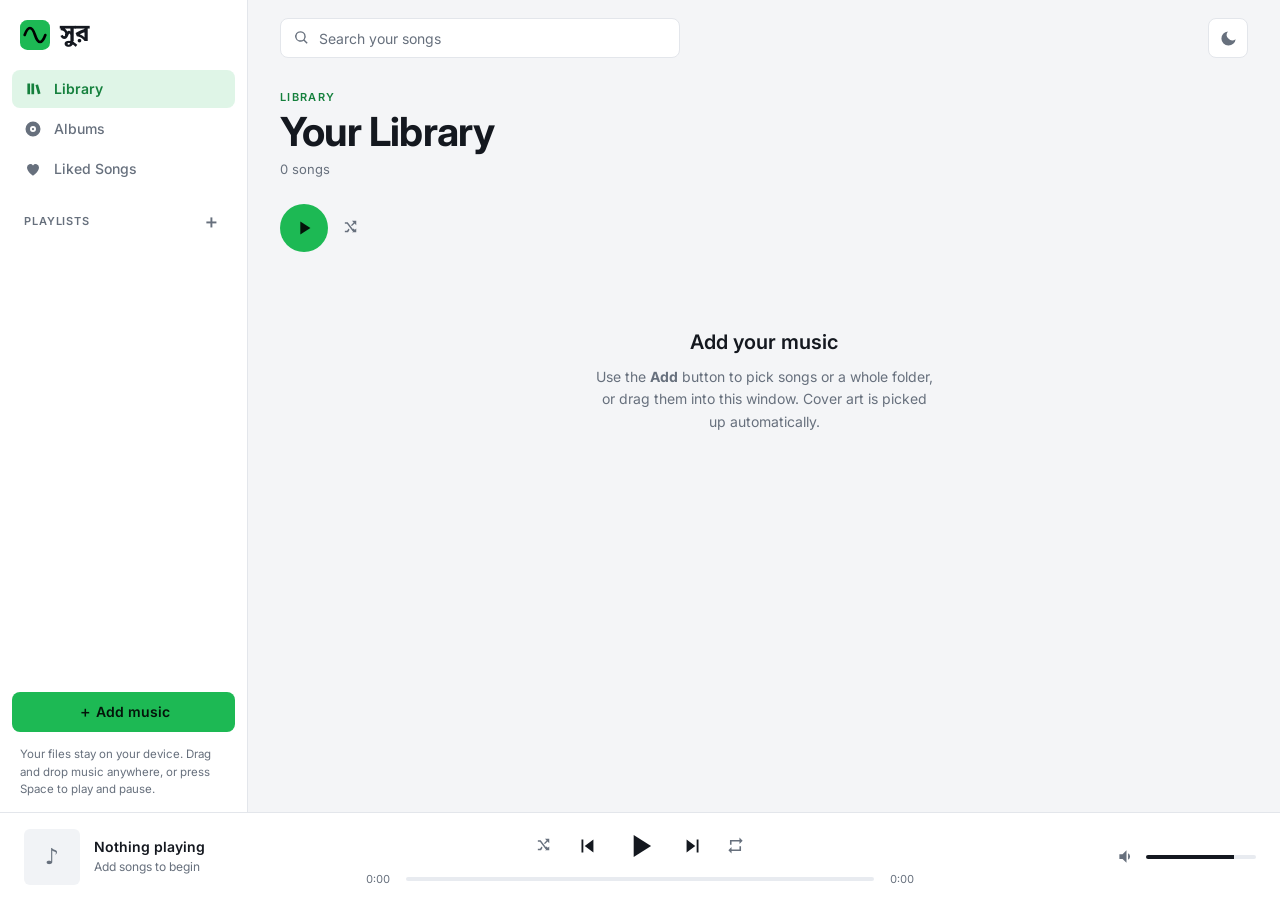
==== commit 9d2c94c9: "Updated Design" ====
--- a/music-player.html
+++ b/music-player.html
@@ -2,163 +2,221 @@
 <html lang="en">
 <head>
 <meta charset="utf-8">
-<meta name="color-scheme" content="dark">
-<meta name="theme-color" content="#000000">
+<meta name="color-scheme" content="dark light">
+<meta name="theme-color" content="#12151a">
 <meta name="viewport" content="width=device-width, initial-scale=1, viewport-fit=cover">
-<title>Local Music Player</title>
+<title>সুর</title>
+<script>try{var t=localStorage.getItem("sur.theme")||(matchMedia("(prefers-color-scheme:light)").matches?"light":"dark");document.documentElement.dataset.theme=t}catch(e){}</script>
+<link rel="preconnect" href="https://fonts.googleapis.com"><link href="https://fonts.googleapis.com/css2?family=Inter:wght@400;500;600;700&family=Noto+Sans+Bengali:wght@500;700&display=swap" rel="stylesheet">
+<link rel="icon" type="image/svg+xml" href="data:image/svg+xml,%3Csvg xmlns='http://www.w3.org/2000/svg' viewBox='0 0 90 90'%3E%3Crect width='90' height='90' rx='22' fill='%231db954'/%3E%3Cpath d='M14 45C24 17 36 17 45 45S66 73 76 45' fill='none' stroke='black' stroke-width='11' stroke-linecap='round'/%3E%3C/svg%3E">
 <style>
-:root{color-scheme:dark;--bg:#000;--panel:#121212;--panel2:#1a1a1a;--hover:#2a2a2a;--text:#fff;--muted:#b3b3b3;--accent:#1db954;--line:#282828;
+:root{color-scheme:dark;--bg:#0b0d10;--panel:#12151a;--panel2:#181c22;--hover:#20252d;--line:#232830;--text:#eceef2;--muted:#8b93a0;--accent:#1db954;--accent-ink:#34d36c;--on-accent:#04140a;--shadow:0 12px 32px #0008;
 box-sizing:border-box;padding-top:env(safe-area-inset-top,0px);padding-bottom:env(safe-area-inset-bottom,0px)}
+:root[data-theme="light"]{color-scheme:light;--bg:#f4f5f7;--panel:#ffffff;--panel2:#f1f3f6;--hover:#e8ebf0;--line:#e3e6eb;--text:#14181f;--muted:#67707d;--accent-ink:#15803d;--shadow:0 12px 32px #1a22301f}
 html{scroll-padding-top:env(safe-area-inset-top,0px)}
 *{box-sizing:border-box}
-html,body{height:100%;margin:0}
-body{background:var(--bg);color:var(--text);font-family:"Circular Std",Inter,system-ui,-apple-system,"Segoe UI",Roboto,sans-serif;overflow:hidden}
-button{font:inherit;color:inherit;background:none;border:0;cursor:pointer;padding:0}
+html,body{height:100%;margin:0;-webkit-tap-highlight-color:transparent}
+@supports(height:100dvh){html,body{height:100dvh}}
+body{background:var(--bg);color:var(--text);font-family:Inter,system-ui,-apple-system,"Segoe UI",Roboto,"Noto Sans Bengali",sans-serif;font-size:14px;line-height:1.4;overflow:hidden;-webkit-font-smoothing:antialiased}
+button{font:inherit;color:inherit;background:none;border:0;cursor:pointer;padding:0;touch-action:manipulation}
+button:focus-visible,input:focus-visible{outline:2px solid var(--accent);outline-offset:2px}
 svg{width:1em;height:1em;fill:currentColor;display:block}
-#app{height:100%;display:grid;grid-template-columns:260px 1fr;grid-template-rows:1fr 88px;gap:8px;padding:8px}
-.panel{background:var(--panel);border-radius:10px;overflow:hidden}
-#side{padding:20px 16px;display:flex;flex-direction:column;gap:6px}
-.logo{display:flex;align-items:center;gap:10px;font-weight:800;font-size:20px;margin-bottom:14px}
-.logo i{width:32px;height:32px;border-radius:50%;background:var(--accent);display:grid;place-items:center;color:#000;font-size:18px}
-.nav{display:flex;align-items:center;gap:14px;padding:10px 12px;border-radius:6px;color:var(--muted);font-weight:700;width:100%;text-align:left}
-.nav svg{font-size:22px}.nav:hover{color:var(--text)}.nav.on{color:var(--text);background:var(--panel2)}
-.add{margin-top:14px;background:var(--accent);color:#000;font-weight:700;padding:11px 14px;border-radius:24px;text-align:center}
-.add.alt{background:transparent;color:var(--text);border:1px solid var(--muted)}
-.hint{color:var(--muted);font-size:12px;margin-top:auto;line-height:1.5}
-#main{display:flex;flex-direction:column;min-height:0;position:relative;background:linear-gradient(180deg,var(--hue,#1e3a2a) 0,var(--panel) 320px)}
-#top{display:flex;align-items:center;gap:12px;padding:16px 24px}
-#q{background:var(--hover);border:1px solid transparent;color:var(--text);padding:11px 16px 11px 40px;border-radius:24px;width:min(340px,100%);font:inherit;outline:none}
-#q:focus{border-color:var(--text)}
-.sw{position:relative;flex:1;max-width:340px}.sw svg{position:absolute;left:14px;top:12px;font-size:18px;color:var(--muted)}
-#hero{display:flex;align-items:flex-end;gap:22px;padding:8px 24px 20px}
-#cover{width:min(180px,28vw);aspect-ratio:1;border-radius:6px;box-shadow:0 8px 30px #0006;display:grid;place-items:center;font-size:64px;color:#fff8;background:linear-gradient(135deg,#535353,#2b2b2b)}
-#hero small{font-weight:700;font-size:12px;text-transform:uppercase}
-#hero h1{font-size:clamp(28px,5vw,60px);margin:6px 0 10px;line-height:1.05;font-weight:900;overflow-wrap:anywhere}
-#hero p{margin:0;color:var(--muted);font-size:14px}
-#actions{display:flex;align-items:center;gap:20px;padding:0 24px 12px}
-#big{width:56px;height:56px;border-radius:50%;background:var(--accent);color:#000;display:grid;place-items:center;font-size:26px}
-#big:hover{transform:scale(1.06)}
-#list{flex:1;overflow:auto;padding:0 12px 16px}
-.row{display:grid;grid-template-columns:44px 1fr 32px 32px 64px;align-items:center;gap:12px;padding:8px 12px;border-radius:6px;color:var(--muted);font-size:14px;cursor:pointer;user-select:none}
-.row.head{position:sticky;top:0;background:var(--panel);border-bottom:1px solid var(--line);border-radius:0;cursor:default;font-size:12px;text-transform:uppercase;letter-spacing:.08em;z-index:1}
-.row:not(.head):hover{background:var(--hover)}
+.art{display:grid;place-items:center;color:var(--muted);flex:none;background-size:cover}
+
+#app{height:100%;display:grid;grid-template-columns:248px minmax(0,1fr);grid-template-rows:minmax(0,1fr) 88px}
+
+/* sidebar */
+#side{grid-column:1;grid-row:1;display:flex;flex-direction:column;gap:2px;padding:20px 12px 14px;background:var(--panel);border-right:1px solid var(--line);min-height:0}
+.logo{display:flex;align-items:center;gap:10px;padding:0 8px 18px}
+.logo .mark{width:30px;height:30px;flex:none}
+.lb{font-size:24px;font-weight:700;line-height:1;font-family:"Noto Sans Bengali",Inter,sans-serif}
+.nav{display:flex;align-items:center;gap:12px;height:38px;padding:0 12px;border-radius:8px;color:var(--muted);font-weight:500;width:100%;text-align:left;transition:background .15s,color .15s}
+.nav svg{font-size:18px;flex:none}
+.nav:hover{background:var(--panel2);color:var(--text)}
+.nav.on{background:color-mix(in srgb,var(--accent) 14%,transparent);color:var(--accent-ink);font-weight:600}
+.nav.mob{display:none}
+.plh{display:flex;align-items:center;justify-content:space-between;margin:20px 12px 6px;color:var(--muted);font-size:11px;font-weight:600;text-transform:uppercase;letter-spacing:.08em}
+.plh button{width:24px;height:24px;border-radius:6px;font-size:18px;line-height:1;color:var(--muted);display:grid;place-items:center}
+.plh button:hover{background:var(--panel2);color:var(--text)}
+#pls{display:flex;flex-direction:column;gap:2px;overflow:auto;min-height:0;flex:1 1 auto}
+.pi{width:18px;text-align:center;font-size:15px;flex:none}
+.pn{white-space:nowrap;overflow:hidden;text-overflow:ellipsis}
+.add{margin-top:10px;height:40px;border-radius:8px;background:var(--accent);color:var(--on-accent);font-weight:600;text-align:center;transition:filter .15s}
+.add:hover{filter:brightness(1.08)}
+.hint{margin:12px 8px 0;color:var(--muted);font-size:11.5px;line-height:1.5}
+
+/* main */
+#main{grid-column:2;grid-row:1;display:flex;flex-direction:column;min-height:0;position:relative;overflow:hidden}
+#top{display:flex;align-items:center;gap:10px;padding:18px 32px 0}
+.mlogo{display:none}
+.sw{position:relative;flex:1;max-width:400px}
+.sw svg{position:absolute;left:13px;top:11px;font-size:17px;color:var(--muted)}
+#q{width:100%;height:40px;background:var(--panel);border:1px solid var(--line);color:var(--text);padding:0 14px 0 38px;border-radius:8px;font:inherit;outline:none;transition:border-color .15s}
+#q::placeholder{color:var(--muted)}
+#q:focus{border-color:var(--accent)}
+#theme{width:40px;height:40px;border-radius:8px;border:1px solid var(--line);background:var(--panel);color:var(--muted);display:grid;place-items:center;font-size:19px;flex:none;margin-left:auto;transition:color .15s,border-color .15s}
+#theme:hover{color:var(--text);border-color:var(--muted)}
+#addM{display:none;width:40px;height:40px;border-radius:8px;background:var(--accent);color:var(--on-accent);font-size:22px;place-items:center;flex:none}
+#hero{display:flex;align-items:flex-end;gap:24px;padding:28px 32px 6px}
+#cover{width:152px;aspect-ratio:1;border-radius:8px;flex:none;display:grid;place-items:center;font-size:44px;color:var(--muted);background:var(--panel2) center/cover;box-shadow:var(--shadow)}
+#hero small{font-weight:600;font-size:11px;text-transform:uppercase;letter-spacing:.12em;color:var(--accent-ink)}
+#hero h1{font-size:clamp(26px,3.4vw,40px);margin:4px 0 6px;line-height:1.1;font-weight:700;letter-spacing:-.02em;overflow-wrap:anywhere}
+#hero p{margin:0;color:var(--muted);font-size:13px}
+#actions{display:flex;align-items:center;gap:14px;padding:20px 32px 14px;flex-wrap:wrap}
+#big{width:48px;height:48px;border-radius:50%;background:var(--accent);color:var(--on-accent);display:grid;place-items:center;font-size:22px;transition:transform .15s,filter .15s}
+#big:hover{transform:scale(1.05);filter:brightness(1.08)}
+#actions .ic{color:var(--muted)}#actions .ic:hover{color:var(--text)}#actions .ic.on{color:var(--accent-ink)}
+.pill{border:1px solid var(--line);border-radius:8px;padding:7px 14px;font-size:13px;font-weight:500;color:var(--text);transition:border-color .15s,background .15s}
+.pill:hover{border-color:var(--muted);background:var(--panel)}
+#list{flex:1;overflow:auto;padding:0 20px 24px}
+
+.row{display:grid;grid-template-columns:44px 1fr 36px 36px 64px;align-items:center;gap:12px;padding:0 12px;border-radius:8px;color:var(--muted);font-size:13px;cursor:pointer;user-select:none;transition:background .15s}
+.row.head{position:sticky;top:0;height:40px;background:var(--bg);border-bottom:1px solid var(--line);border-radius:0;cursor:default;font-size:11px;font-weight:600;text-transform:uppercase;letter-spacing:.08em;z-index:1}
+.row:not(.head):hover{background:var(--panel)}
 .row .n{text-align:center;font-variant-numeric:tabular-nums}
 .row .t{display:flex;align-items:center;gap:12px;min-width:0}
-.row .t b{display:block;color:var(--text);font-weight:500;white-space:nowrap;overflow:hidden;text-overflow:ellipsis}
+.row .t div{min-width:0}
+.row .t b{display:block;color:var(--text);font-weight:500;font-size:14px;white-space:nowrap;overflow:hidden;text-overflow:ellipsis}
 .row .t span{font-size:12px;white-space:nowrap;overflow:hidden;text-overflow:ellipsis;display:block}
-.row .t div{min-width:0}
-.art{width:40px;height:40px;border-radius:4px;flex:none;display:grid;place-items:center;font-size:16px;color:#fff9}
-.row.cur .t b,.row.cur .n{color:var(--accent)}
+.row .t .art{width:42px;height:42px;border-radius:6px;font-size:15px;display:grid}
+.row.cur{background:color-mix(in srgb,var(--accent) 11%,transparent)}
+.row.cur .t b,.row.cur .n{color:var(--accent-ink)}
 .row .d{text-align:right;font-variant-numeric:tabular-nums}
-.heart{font-size:18px;color:var(--muted);opacity:.0}.row:hover .heart,.heart.on{opacity:1}.heart.on{color:var(--accent)}
-.bars{display:none;gap:2px;height:14px;align-items:flex-end;justify-content:center}.bars i{width:3px;background:var(--accent);animation:b .8s infinite ease-in-out}.bars i:nth-child(2){animation-delay:.2s}.bars i:nth-child(3){animation-delay:.4s}
+.heart,.addpl{font-size:19px;line-height:1;color:var(--muted);opacity:0;transition:opacity .15s,color .15s;display:grid;place-items:center;height:32px}
+.row:hover .heart,.row:hover .addpl,.heart.on{opacity:1}
+.heart.on{color:var(--accent-ink)}.addpl:hover,.heart:hover{color:var(--text)}.heart.on:hover{color:var(--accent-ink)}
+@media (hover:none){.addpl,.heart{opacity:1}}
+.bars{display:none;gap:2px;height:14px;align-items:flex-end;justify-content:center}
+.bars i{width:3px;background:var(--accent);border-radius:2px;animation:b .8s infinite ease-in-out}
+.bars i:nth-child(2){animation-delay:.2s}.bars i:nth-child(3){animation-delay:.4s}
+.row.cur.playing .bars{display:flex}.row.cur.playing .num{display:none}
+#vrows .row{height:60px}
+
+.grid{display:grid;grid-template-columns:repeat(auto-fill,minmax(168px,1fr));gap:18px;padding:8px 12px}
+.card{padding:12px;border-radius:10px;background:var(--panel);border:1px solid var(--line);cursor:pointer;min-width:0;transition:border-color .15s,transform .2s;animation:rise .3s ease both}
+.card:hover{border-color:var(--muted);transform:translateY(-2px)}
+.card .art{width:100%;aspect-ratio:1;font-size:40px;border-radius:6px;margin-bottom:12px}
+.card b,.card span{display:block;white-space:nowrap;overflow:hidden;text-overflow:ellipsis}
+.card b{font-size:14px;font-weight:600}.card span{font-size:12px;color:var(--muted);margin-top:2px}
+#empty{margin:60px auto;text-align:center;color:var(--muted);max-width:380px;line-height:1.6;padding:0 20px}
+#empty h2{color:var(--text);margin:0 0 8px;font-size:20px;font-weight:600}
+#drop{position:absolute;inset:12px;background:color-mix(in srgb,var(--accent) 10%,var(--bg));border:2px dashed var(--accent);border-radius:12px;display:none;place-items:center;font-size:18px;font-weight:600;z-index:5;pointer-events:none}
+#drop.on{display:grid}
+
+/* player bar */
+#bar{grid-column:1/3;grid-row:2;display:grid;grid-template-columns:minmax(0,1fr) minmax(360px,2fr) minmax(0,1fr);align-items:center;gap:24px;padding:0 24px;background:var(--panel);border-top:1px solid var(--line)}
+#npc{display:none}
+#now{display:flex;align-items:center;gap:14px;min-width:0}
+#nart{width:56px;height:56px;border-radius:6px;font-size:22px;background:var(--panel2)}
+#now>div{min-width:0}
+#now b{display:block;font-size:14px;font-weight:600;white-space:nowrap;overflow:hidden;text-overflow:ellipsis}
+#now span{display:block;font-size:12px;color:var(--muted);white-space:nowrap;overflow:hidden;text-overflow:ellipsis;margin-top:2px}
+#ctrl{display:flex;flex-direction:column;align-items:center;gap:6px;min-width:0}
+.btns{display:flex;align-items:center;gap:22px}
+.ic{font-size:19px;color:var(--muted);position:relative;transition:color .15s}
+.ic:hover{color:var(--text)}.ic.on{color:var(--accent-ink)}
+.rep1::after{content:"1";position:absolute;font-size:8px;font-weight:700;margin:-2px 0 0 -6px;color:var(--accent-ink)}
+#prev,#next{font-size:22px;color:var(--text)}
+#play{width:40px;height:40px;color:var(--text);display:grid;place-items:center;font-size:38px;transition:transform .15s}
+#play:hover{transform:scale(1.07)}
+.seek{display:flex;align-items:center;gap:10px;width:100%;max-width:560px;font-size:11px;color:var(--muted);font-variant-numeric:tabular-nums}
+.seek span{width:36px;text-align:center}
+#vol{display:flex;align-items:center;gap:10px;justify-content:flex-end}
+#vol input{width:110px;flex:none}
+input[type=range]{-webkit-appearance:none;appearance:none;flex:1;height:4px;border-radius:99px;background:linear-gradient(to right,var(--text) var(--p,0%),var(--hover) var(--p,0%));outline:none;cursor:pointer;margin:0;min-width:0}
+input[type=range]::-webkit-slider-thumb{-webkit-appearance:none;width:12px;height:12px;border-radius:50%;background:var(--text);opacity:0;transition:opacity .15s}
+input[type=range]::-moz-range-thumb{width:12px;height:12px;border:0;border-radius:50%;background:var(--text)}
+input[type=range]:hover::-webkit-slider-thumb{opacity:1}
+
+/* popups */
+#menu{position:fixed;display:none;z-index:30;background:var(--panel);border:1px solid var(--line);border-radius:10px;padding:4px;min-width:200px;max-width:280px;max-height:50vh;overflow:auto;box-shadow:var(--shadow)}
+#menu button{display:block;width:100%;text-align:left;padding:9px 12px;border-radius:6px;font-size:13.5px;white-space:nowrap;overflow:hidden;text-overflow:ellipsis}
+#menu button:hover{background:var(--panel2)}
+#menu .new{margin-top:4px;border-top:1px solid var(--line);border-radius:0 0 6px 6px;color:var(--accent-ink);font-weight:600}
+#dlg{position:fixed;inset:0;background:#0009;display:none;place-items:center;z-index:40}#dlg.on{display:grid}
+#dlg .box{background:var(--panel);border:1px solid var(--line);padding:24px;border-radius:12px;width:min(380px,90vw);box-shadow:var(--shadow)}
+#dlg h3{margin:0 0 16px;font-size:17px;font-weight:600}
+#di{width:100%;height:40px;padding:0 12px;border-radius:8px;border:1px solid var(--line);background:var(--bg);color:var(--text);font:inherit;outline:none}
+#di:focus{border-color:var(--accent)}
+.bt{display:flex;justify-content:flex-end;gap:8px;margin-top:20px}
+.bt button{height:36px;padding:0 18px;border-radius:8px;font-weight:600;border:1px solid var(--line)}
+.bt button:hover{background:var(--panel2)}
+#dok{background:var(--accent);color:var(--on-accent);border-color:var(--accent)}#dok:hover{background:var(--accent);filter:brightness(1.08)}
+#toast{position:fixed;left:50%;bottom:108px;transform:translateX(-50%);background:var(--text);color:var(--bg);padding:10px 16px;border-radius:8px;font-weight:500;font-size:13px;opacity:0;pointer-events:none;transition:opacity .2s;z-index:50;max-width:90vw}#toast.on{opacity:1}
+
 @keyframes b{0%,100%{height:3px}50%{height:14px}}
-.row.cur.playing .bars{display:flex}.row.cur.playing .num{display:none}
-#empty{margin:40px auto;text-align:center;color:var(--muted);max-width:360px;line-height:1.6;padding:0 20px}
-#empty h2{color:var(--text);margin:0 0 8px}
-#drop{position:absolute;inset:0;background:#1db95422;border:3px dashed var(--accent);border-radius:10px;display:none;place-items:center;font-size:22px;font-weight:800;z-index:5;pointer-events:none}
-#drop.on{display:grid}
-#bar{grid-column:1/3;background:var(--panel);border-radius:10px;display:grid;grid-template-columns:1fr minmax(320px,2fr) 1fr;align-items:center;gap:16px;padding:0 16px}
-#now{display:flex;align-items:center;gap:12px;min-width:0}
-#now .art{width:56px;height:56px}
-#now b{display:block;font-size:14px;white-space:nowrap;overflow:hidden;text-overflow:ellipsis}
-#now span{font-size:12px;color:var(--muted)}
-#ctrl{display:flex;flex-direction:column;align-items:center;gap:6px}
-.btns{display:flex;align-items:center;gap:18px}
-.ic{font-size:20px;color:var(--muted)}.ic:hover{color:var(--text)}.ic.on{color:var(--accent)}
-#play{width:36px;height:36px;border-radius:50%;background:var(--text);color:var(--bg);display:grid;place-items:center;font-size:18px}
-#play:hover{transform:scale(1.06)}
-.seek{display:flex;align-items:center;gap:8px;width:100%;font-size:11px;color:var(--muted);font-variant-numeric:tabular-nums}
-.seek span{width:38px;text-align:center}
-input[type=range]{-webkit-appearance:none;appearance:none;flex:1;height:4px;border-radius:2px;background:linear-gradient(to right,var(--text) var(--p,0%),var(--hover) var(--p,0%));outline:none;cursor:pointer}
-input[type=range]::-webkit-slider-thumb{-webkit-appearance:none;width:12px;height:12px;border-radius:50%;background:var(--text);opacity:0}
-input[type=range]:hover::-webkit-slider-thumb{opacity:1}
-input[type=range]::-moz-range-thumb{width:12px;height:12px;border:0;border-radius:50%;background:var(--text)}
-input[type=range]:hover{--fill:var(--accent)}
-#vol{display:flex;align-items:center;gap:8px;justify-content:flex-end}#vol input{max-width:110px}
-.rep1::after{content:"1";position:absolute;font-size:8px;font-weight:800;margin:-2px 0 0 -6px;color:var(--accent)}
-#mnav{display:none}
-.grid{display:grid;grid-template-columns:repeat(auto-fill,minmax(150px,1fr));gap:14px;padding:8px 12px}
-.card{padding:12px;border-radius:8px;background:var(--panel2);cursor:pointer;min-width:0}
-.card:hover{background:var(--hover)}
-.card .art{width:100%;height:auto;aspect-ratio:1;font-size:40px;border-radius:6px;margin-bottom:10px;box-shadow:0 6px 18px #0004}
-.card b,.card span{display:block;white-space:nowrap;overflow:hidden;text-overflow:ellipsis}
-.card b{font-size:14px}.card span{font-size:12px;color:var(--muted);margin-top:2px}
-
-.plh{display:flex;align-items:center;justify-content:space-between;margin:14px 12px 4px;color:var(--muted);font-size:12px;font-weight:700;text-transform:uppercase;letter-spacing:.08em}
-.plh button{font-size:20px;line-height:1;color:var(--muted)}.plh button:hover{color:var(--text)}
-#pls{display:flex;flex-direction:column;gap:2px;overflow:auto;min-height:0;flex:0 1 auto}
-#pls .nav{padding:8px 12px}.pi{width:22px;text-align:center;font-size:18px;flex:none}.pn{white-space:nowrap;overflow:hidden;text-overflow:ellipsis}
-.addpl{font-size:22px;line-height:1;color:var(--muted);opacity:0}.addpl:hover{color:var(--text)}.row:hover .addpl{opacity:1}
-@media (hover:none){.addpl,.heart{opacity:1}}
-.pill{border:1px solid var(--muted);border-radius:20px;padding:7px 16px;font-size:13px;font-weight:700}.pill:hover{border-color:var(--text)}
-#menu{position:fixed;display:none;z-index:30;background:var(--panel2);border:1px solid var(--line);border-radius:8px;padding:4px;min-width:190px;max-width:260px;max-height:50vh;overflow:auto;box-shadow:0 10px 30px #0008}
-#menu button{display:block;width:100%;text-align:left;padding:9px 12px;border-radius:5px;font-size:14px;white-space:nowrap;overflow:hidden;text-overflow:ellipsis}
-#menu button:hover{background:var(--hover)}#menu .new{border-top:1px solid var(--line);margin-top:4px;color:var(--accent);font-weight:700}
-#dlg{position:fixed;inset:0;background:#0009;display:none;place-items:center;z-index:40}#dlg.on{display:grid}
-#dlg .box{background:var(--panel2);padding:24px;border-radius:12px;width:min(360px,90vw);box-shadow:0 20px 60px #000a}
-#dlg h3{margin:0 0 14px}#di{width:100%;padding:11px 14px;border-radius:8px;border:1px solid var(--muted);background:var(--hover);color:var(--text);font:inherit;outline:none}
-.bt{display:flex;justify-content:flex-end;gap:10px;margin-top:18px}.bt button{padding:9px 20px;border-radius:22px;font-weight:700}#dok{background:var(--accent);color:#000}
-#toast{position:fixed;left:50%;bottom:110px;transform:translateX(-50%);background:var(--text);color:var(--bg);padding:10px 18px;border-radius:22px;font-weight:700;font-size:14px;opacity:0;pointer-events:none;transition:opacity .2s;z-index:50;max-width:90vw}#toast.on{opacity:1}
-
-html,body{-webkit-tap-highlight-color:transparent}button{touch-action:manipulation}
-@supports(height:100dvh){html,body{height:100dvh}}
-.nav.mob{display:none}
-#addM{display:none;width:42px;height:42px;border-radius:50%;background:var(--accent);color:#000;font-size:24px;place-items:center;flex:none}
-#npc{display:none}
+@keyframes rise{from{opacity:0;transform:translateY(8px)}}
+
+@media (max-width:1100px){#bar{grid-template-columns:minmax(0,1fr) minmax(300px,1.6fr) 120px}#vol input{width:70px}}
+
+/* phone */
 @media (max-width:820px){
-#app{grid-template-columns:1fr;grid-template-rows:minmax(0,1fr) auto auto;gap:6px;padding:6px}
-#main{grid-row:1}#bar{grid-row:2}#side{grid-row:3}
-#side{flex-direction:row;padding:2px 4px;gap:0;justify-content:space-around;align-items:stretch}
-.logo,.hint,.plh,#pls,.add{display:none}
-.nav,.nav.mob{display:flex;flex-direction:column;gap:3px;padding:8px 2px;font-size:11px;flex:1;width:auto;align-items:center;justify-content:center;text-align:center;border-radius:8px}
-.nav svg{font-size:22px}.nav.on{background:none;color:var(--accent)}
-#bar{grid-column:1;grid-template-columns:1fr auto;height:64px;padding:0 12px;gap:8px}
-#vol{display:none}#now{cursor:pointer}#now .art{width:46px;height:46px}
-#bar:not(.full) .seek,#bar:not(.full) .btns .ic{display:none}
+#app{grid-template-columns:1fr;grid-template-rows:minmax(0,1fr) auto auto}
+#main{grid-column:1;grid-row:1}
+#bar{grid-column:1;grid-row:2}
+#side{grid-column:1;grid-row:3;flex-direction:row;padding:4px 6px;gap:2px;border-right:0;border-top:1px solid var(--line);justify-content:space-around}
+#side .logo,.hint,.plh,#pls,.add{display:none}
+.nav,.nav.mob{display:flex;flex-direction:column;gap:2px;height:auto;padding:8px 2px;font-size:11px;flex:1;width:auto;align-items:center;justify-content:center;text-align:center;border-radius:8px}
+.nav svg{font-size:21px}
+.nav.on{background:none}
+#top{padding:12px 16px 0;flex-wrap:wrap;row-gap:10px}
+.mlogo{display:flex;padding:0}
+.mlogo .mark{width:28px;height:28px}
+.sw{order:3;flex:1 1 100%;max-width:none}
+#theme{order:1}#addM{order:2;display:grid}
+#hero{padding:18px 16px 0;gap:16px}
+#cover{width:104px;font-size:32px}
+#hero h1{font-size:26px}
+#actions{padding:14px 16px 10px}
+#list{padding:0 6px 12px}.row.head{display:none}
+.row{grid-template-columns:30px 1fr 36px 36px 44px;gap:6px;padding:0 8px;min-height:58px}
+.addpl,.heart{opacity:1}
+.grid{grid-template-columns:repeat(2,1fr);gap:12px;padding:6px 10px}
+#toast{bottom:150px}
+#bar:not(.full){display:flex;height:64px;padding:0 14px;gap:10px;justify-content:space-between}
+#bar:not(.full) #now{flex:1;cursor:pointer}
+#bar:not(.full) #nart{width:44px;height:44px}
 #bar:not(.full) #ctrl{width:auto}
-#top{padding:12px 14px}.sw{max-width:none}#addM{display:grid}
-#hero{padding:0 14px 14px;gap:14px}#cover{width:104px;font-size:36px}#hero h1{font-size:28px;margin:4px 0 6px}
-#actions{padding:0 14px 10px;flex-wrap:wrap;gap:14px}#big{width:48px;height:48px}
-#list{padding:0 4px 12px}.row.head{display:none}
-.row{grid-template-columns:30px 1fr 36px 36px 42px;gap:6px;padding:8px;min-height:58px}
-.addpl,.heart{opacity:1}.addpl,.heart{padding:6px}
-.grid{grid-template-columns:repeat(2,1fr);gap:10px;padding:4px 8px}
-#toast{bottom:150px}
-#bar.full{position:fixed;inset:0;z-index:25;border-radius:0;display:flex;flex-direction:column;justify-content:center;align-items:center;gap:22px;height:auto;padding:calc(env(safe-area-inset-top,0px) + 56px) 24px calc(env(safe-area-inset-bottom,0px) + 24px);background:linear-gradient(180deg,var(--hue,#1e3a2a),var(--bg) 85%)}
-#bar.full #npc{display:block;position:absolute;top:calc(env(safe-area-inset-top,0px) + 12px);left:14px;font-size:30px;padding:6px 10px;color:var(--text)}
-#bar.full #now{flex-direction:column;text-align:center;width:100%;gap:18px;cursor:default}
-#bar.full #nart{width:min(80vw,44vh,380px);height:auto;aspect-ratio:1;border-radius:10px;font-size:80px;box-shadow:0 14px 40px #0008}
-#bar.full #now b{font-size:22px}#bar.full #now span{font-size:15px}
-#bar.full #ctrl{width:100%;gap:20px}#bar.full .seek{order:-1;max-width:420px}
-#bar.full .btns{width:100%;max-width:380px;justify-content:space-between}
-#bar.full #play{width:68px;height:68px;font-size:32px}#bar.full .ic{font-size:26px}
-#bar.full input[type=range]{height:6px}
-#bar.full input[type=range]::-webkit-slider-thumb{opacity:1;width:16px;height:16px}
-}
+#bar:not(.full) .seek,#bar:not(.full) .btns .ic,#bar:not(.full) #vol{display:none}
+#bar:not(.full) #play{width:40px;height:40px;font-size:34px}
+#bar.full{position:fixed;inset:0;z-index:25;display:flex;flex-direction:column;justify-content:center;align-items:center;gap:24px;border:0;padding:calc(env(safe-area-inset-top,0px) + 56px) 24px calc(env(safe-area-inset-bottom,0px) + 24px);background:color-mix(in srgb,var(--hue,#2a2550) 22%,var(--panel))}
+#bar.full #npc{display:block;position:absolute;top:calc(env(safe-area-inset-top,0px) + 12px);left:14px;font-size:30px;padding:6px 10px}
+#bar.full #now{flex-direction:column;text-align:center;width:100%;gap:20px}
+#bar.full #nart{width:min(80vw,42vh,340px);height:auto;aspect-ratio:1;border-radius:10px;font-size:72px;box-shadow:var(--shadow)}
+#bar.full #now b{font-size:21px}#bar.full #now span{font-size:14px}
+#bar.full #ctrl{width:100%;gap:22px}
+#bar.full .seek{order:-1;max-width:420px;font-size:12px}
+#bar.full .btns{width:100%;max-width:360px;justify-content:space-between}
+#bar.full #play{width:64px;height:64px;font-size:60px}
+#bar.full .ic{font-size:24px}#bar.full #prev,#bar.full #next{font-size:30px}
+#bar.full #vol{display:flex;width:100%;max-width:340px;justify-content:flex-start}
+#bar.full #vol input{flex:1;width:auto}
+#bar.full input[type=range]{height:5px}
+#bar.full input[type=range]::-webkit-slider-thumb{opacity:1;width:14px;height:14px}
+}
+@media (prefers-reduced-motion:reduce){*,*::before,*::after{animation:none!important;transition:none!important}}
 
 </style>
 </head>
 <body>
 <div id="app">
- <aside id="side" class="panel">
-  <div class="logo"><i><svg viewBox="0 0 24 24"><path d="M9 3v11.3A3.5 3.5 0 1 0 11 17.5V7h6V3z"/></svg></i>Local Music</div>
+ <aside id="side">
+  <div class="logo"><svg class="mark" viewBox="0 0 90 90" aria-hidden="true"><rect width="90" height="90" rx="22" fill="#1db954"/><path d="M14 45C24 17 36 17 45 45S66 73 76 45" fill="none" stroke="#000" stroke-width="8" stroke-linecap="round"/></svg><span class="lb">সুর</span></div>
   <button class="nav on" data-v="all"><svg viewBox="0 0 24 24"><path d="M4 4h4v16H4zm6 0h4v16h-4zm6 2.5 3.8-1 3.7 13.5-3.9 1z" transform="scale(.9) translate(1 1)"/></svg>Library</button>
   <button class="nav" data-v="albums"><svg viewBox="0 0 24 24"><path d="M12 2a10 10 0 1 0 0 20 10 10 0 0 0 0-20zm0 14a4 4 0 1 1 0-8 4 4 0 0 1 0 8zm0-5.500a1.500 1.500 0 1 0 0 3 1.500 1.500 0 0 0 0-3z"/></svg>Albums</button>
   <button class="nav" data-v="liked"><svg viewBox="0 0 24 24"><path d="M12 21s-8-5.2-8-11a4.5 4.5 0 0 1 8-2.8A4.5 4.5 0 0 1 20 10c0 5.800-8 11-8 11z"/></svg>Liked Songs</button>
   <button class="nav mob" data-v="playlists"><svg viewBox="0 0 24 24"><path d="M3 6h12v2H3zm0 4h12v2H3zm0 4h8v2H3zm13-4v6.5a2.5 2.5 0 1 0 2 2.500V8h3V6h-5z"/></svg>Playlists</button>
   <div class="plh"><span>Playlists</span><button id="newPl" title="New playlist">＋</button></div>
   <div id="pls"></div>
-  <button class="add" id="addF">+ Add songs</button>
-  <button class="add alt" id="addD">+ Add album folder</button>
-  <div class="hint">Your files never leave your device. Songs stay in memory until you close or refresh this page. Pick a folder (or drop one) to import an album; cover art is read from the tags or from cover.jpg/folder.jpg. Playlists are remembered in this browser. Drag &amp; drop works anywhere, press Space to play/pause.</div>
+  <button class="add" id="addF">＋ Add music</button>
+  <div class="hint">Your files stay on your device. Drag and drop music anywhere, or press Space to play and pause.</div>
   <input type="file" id="fi" accept="audio/*,.mp3,.m4a,.flac,.wav,.ogg,.opus,.aac" multiple hidden>
   <input type="file" id="fd" webkitdirectory multiple hidden>
  </aside>
 
- <main id="main" class="panel">
+ <main id="main">
   <div id="drop">Drop music to add it</div>
-  <div id="top"><div class="sw"><svg viewBox="0 0 24 24"><path d="M10.5 3a7.500 7.500 0 0 1 5.900 12.100l4.300 4.300-1.400 1.400-4.300-4.300A7.500 7.500 0 1 1 10.500 3zm0 2a5.500 5.500 0 1 0 0 11 5.500 5.500 0 0 0 0-11z"/></svg><input id="q" placeholder="Search your songs" type="search"></div><button id="addM" aria-label="Add songs">＋</button></div>
+  <div id="top"><div class="logo mlogo"><svg class="mark" viewBox="0 0 90 90" aria-hidden="true"><rect width="90" height="90" rx="22" fill="#1db954"/><path d="M14 45C24 17 36 17 45 45S66 73 76 45" fill="none" stroke="#000" stroke-width="8" stroke-linecap="round"/></svg><span class="lb">সুর</span></div><div class="sw"><svg viewBox="0 0 24 24"><path d="M10.5 3a7.500 7.500 0 0 1 5.900 12.100l4.300 4.300-1.400 1.400-4.300-4.300A7.500 7.500 0 1 1 10.500 3zm0 2a5.500 5.500 0 1 0 0 11 5.500 5.500 0 0 0 0-11z"/></svg><input id="q" placeholder="Search your songs" type="search"></div><button id="theme" aria-label="Switch theme"></button><button id="addM" aria-label="Add songs">＋</button></div>
   <div id="hero"><div id="cover">♪</div><div><small>Playlist</small><h1 id="ttl">Your Library</h1><p id="sub">0 songs</p></div></div>
   <div id="actions">
    <button id="big" aria-label="Play"><svg viewBox="0 0 24 24"><path d="M8 5v14l11-7z"/></svg></button>
@@ -168,9 +226,9 @@
   <div id="list"></div>
  </main>
 
- <footer id="bar" class="panel">
+ <footer id="bar">
   <button id="npc" aria-label="Close player">⌄</button>
-  <div id="now"><div class="art" id="nart" style="background:var(--hover)">♪</div><div style="min-width:0"><b id="nt">Nothing playing</b><span id="na">Add songs to begin</span></div></div>
+  <div id="now"><div class="art" id="nart" >♪</div><div style="min-width:0"><b id="nt">Nothing playing</b><span id="na">Add songs to begin</span></div></div>
   <div id="ctrl">
    <div class="btns">
     <button class="ic" id="shuf" title="Shuffle"><svg viewBox="0 0 24 24"><path d="M14 4h6v6l-2.300-2.300-3.700 3.700-1.400-1.400 3.700-3.700zM4 6h4l9 12h3v2h-4L7 8H4zm0 12h3l2.300-3.100 1.300 1.700L8.500 20H4zM14 20l2.300-2.300-1.700-1.700 1.400-1.400L18 16.600 20 14.600V20z" transform="scale(.9)"/></svg></button>
@@ -197,9 +255,9 @@
 const save=()=>{try{localStorage.setItem("lmp.playlists",JSON.stringify(playlists))}catch(e){}};
 const tkey=t=>t.path+"|"+t.file.size;
 const curPl=()=>playlists.find(p=>p.id===plId);
-let tt;const toast=m=>{const e=$("#toast");e.textContent=m;e.classList.add("on");clearTimeout(tt);tt=setTimeout(()=>e.classList.remove("on"),1800)};
+let tt;const toast=(m,ms=1800)=>{const e=$("#toast");e.textContent=m;e.classList.add("on");clearTimeout(tt);tt=setTimeout(()=>e.classList.remove("on"),ms)};
 function ask(title,val,confirm){return new Promise(res=>{
-  const i=$("#di");$("#dt").textContent=title;i.style.display=confirm?"none":"";i.value=val||"";$("#dlg").classList.add("on");
+  const i=$("#di");$("#dt").textContent=title;$("#dok").textContent=confirm?"Delete":"Save";i.style.display=confirm?"none":"";i.value=val||"";$("#dlg").classList.add("on");
   if(!confirm)setTimeout(()=>{i.focus();i.select()},30);
   const done=v=>{$("#dlg").classList.remove("on");$("#dok").onclick=$("#dc").onclick=i.onkeydown=null;res(v)};
   $("#dok").onclick=()=>done(confirm?true:(i.value.trim()||null));$("#dc").onclick=()=>done(null);
@@ -230,7 +288,7 @@
 const fmt=s=>{if(!isFinite(s))return"–:––";s=Math.floor(s);return Math.floor(s/60)+":"+String(s%60).padStart(2,"0")};
 const hue=s=>{let h=0;for(const c of s)h=(h*31+c.charCodeAt(0))%360;return h};
 const grad=s=>{const h=hue(s);return`linear-gradient(135deg,hsl(${h} 60% 45%),hsl(${(h+50)%360} 60% 28%))`};
-const akey=t=>t.album.toLowerCase();
+const akey=t=>t.ak||(t.ak=t.album.toLowerCase());
 const artOf=t=>t&&(t.art||(dirImg[t.dir]||{}).url)||null;
 const bg=t=>{const a=artOf(t);return a?`url('${a}') center/cover no-repeat`:grad(t.album+t.title)};
 
@@ -324,39 +382,57 @@
   else{const k=n.match(/^(\d{1,3})[.\s)-]+(.+)$/);if(k){trk=+k[1];n=k[2]}}
   return{title:n,artist:a,trk};
 }
-const resort=()=>tracks.sort((a,b)=>a.album.localeCompare(b.album)||(a.trk??999)-(b.trk??999)||a.title.localeCompare(b.title,undefined,{numeric:true}));
-let tm;const sched=()=>{clearTimeout(tm);tm=setTimeout(()=>{resort();render()},80)};
+const colA=new Intl.Collator(),colT=new Intl.Collator(undefined,{numeric:true});
+const resort=()=>tracks.sort((a,b)=>colA.compare(a.album,b.album)||(a.trk??999)-(b.trk??999)||colT.compare(a.title,b.title));
+let tm;const sched=()=>{clearTimeout(tm);tm=setTimeout(()=>{resort();render()},tracks.length>400?500:80)};
+const jobs=[],keys=new Set(),artCache=new Map();let busy=0;
+function enqueue(job){jobs.push(job);pump()}
+function pump(){while(busy<3&&jobs.length){const j=jobs.shift();busy++;Promise.resolve().then(j).catch(()=>{}).then(()=>{busy--;pump()})}}
+async function artURL(b){
+  const mid=b.size>>1,h=new Uint8Array(await b.slice(0,48).arrayBuffer()),m=new Uint8Array(await b.slice(mid,mid+48).arrayBuffer());
+  const k=b.size+":"+h.join(",")+":"+m.join(",");
+  if(!artCache.has(k))artCache.set(k,toURL(b));
+  return artCache.get(k);
+}
+function getDur(t){return new Promise(res=>{
+  const a=new Audio();a.preload="metadata";
+  const end=()=>{clearTimeout(to);a.onloadedmetadata=a.onerror=null;a.removeAttribute("src");a.load();res()};
+  const to=setTimeout(end,8000);
+  a.onloadedmetadata=()=>{t.dur=a.duration;end()};a.onerror=end;a.src=t.url;
+})}
 function addFiles(list){
   const dirOf=p=>p.includes("/")?p.slice(0,p.lastIndexOf("/")):"";
   const all=[...list].map(f=>({f,p:f.webkitRelativePath||f._path||f.name}));
   all.forEach(({f,p})=>{
     if(!IMG.test(f.name)||f.type.startsWith("audio"))return;
     const d=dirOf(p),good=/cover|folder|front|album|art/i.test(f.name),c=dirImg[d];
-    if(!c||(good&&!c.good)){const o=dirImg[d]={good,url:null};toURL(f).then(u=>{o.url=u;sched()})}
+    if(!c||(good&&!c.good)){const o=dirImg[d]={good,url:null};enqueue(async()=>{o.url=await toURL(f);sched()})}
   });
   const added=[];
   all.forEach(({f,p})=>{
     if(!(f.type.startsWith("audio/")||AUD.test(f.name)))return;
-    if(tracks.some(t=>t.path===p&&t.file.size===f.size))return;
+    const k=p+"|"+f.size;if(keys.has(k))return;keys.add(k);
     const dir=dirOf(p),pr=parse(f.name);
-    const t={id:nid++,file:f,path:p,dir,url:URL.createObjectURL(f),dur:NaN,liked:false,title:pr.title,artist:pr.artist,trk:pr.trk,album:dir?dir.split("/").pop():"Singles",art:null};
+    const t={id:nid++,file:f,path:p,dir,url:URL.createObjectURL(f),dur:NaN,liked:false,title:pr.title,artist:pr.artist,trk:pr.trk,album:dir?dir.split("/").pop():"Singles",art:null,ak:null,hay:null};
     tracks.push(t);added.push(t);
   });
   resort();render();
-  added.forEach(async t=>{
-    const a=new Audio();a.preload="metadata";a.src=t.url;a.onloadedmetadata=()=>{t.dur=a.duration;sched()};
+  added.forEach(t=>enqueue(async()=>{
     try{const m=await readTags(t.file);
-      if(m.title)t.title=m.title;if(m.artist)t.artist=m.artist;if(m.album)t.album=m.album;
-      if(m.trk)t.trk=m.trk;if(m.art)t.art=await toURL(m.art);
+      if(m.title)t.title=m.title;if(m.artist)t.artist=m.artist;if(m.album){t.album=m.album;t.ak=null}
+      if(m.trk)t.trk=m.trk;if(m.art)t.art=await artURL(m.art);
+      t.hay=null;
     }catch(e){}
+    await getDur(t);
     sched();
-  });
+  }));
 }
 function visible(){
   let base;
   if(view==="playlist"){const p=curPl(),m=new Map(tracks.map(t=>[tkey(t),t]));base=p?p.items.map(k=>m.get(k)).filter(Boolean):[]}
   else base=tracks.filter(t=>view==="liked"?t.liked:view==="album"?akey(t)===albumKey:true);
-  return base.filter(t=>(t.title+" "+t.artist+" "+t.album).toLowerCase().includes(filter));
+  if(!filter)return base;
+  return base.filter(t=>(t.hay||(t.hay=(t.title+" "+t.artist+" "+t.album).toLowerCase())).includes(filter));
 }
 function groups(v){
   const m=new Map();
@@ -368,28 +444,61 @@
 }
 
 /* ---------- render ---------- */
+const RH=60,BUF=6;
+let vList=[],vTick=0,gShown=0,lastView="";
+function rowHTML(t,i){
+  const c=cur===t;
+  return`<div class="row ${c?"cur":""} ${c&&!audio.paused?"playing":""}" data-id="${t.id}">
+    <span class="n"><span class="num">${view==="album"&&t.trk?t.trk:i+1}</span><span class="bars"><i></i><i></i><i></i></span></span>
+    <span class="t"><span class="art">${artOf(t)?"":"♪"}</span><div><b></b><span></span></div></span>
+    <button class="addpl" data-m="${t.id}" aria-label="Add to playlist" title="Add to playlist">＋</button><button class="heart ${t.liked?"on":""}" data-h="${t.id}" aria-label="Like"><svg viewBox="0 0 24 24"><path d="M12 21s-8-5.200-8-11a4.500 4.500 0 0 1 8-2.800A4.500 4.500 0 0 1 20 10c0 5.800-8 11-8 11z"/></svg></button>
+    <span class="d">${fmt(t.dur)}</span></div>`;
+}
+function paintRows(force){
+  const L=$("#list"),box=$("#vrows");if(!box)return;
+  const v=vList,n=v.length;
+  const top=box.getBoundingClientRect().top-L.getBoundingClientRect().top+L.scrollTop;
+  let s=Math.floor((L.scrollTop-top)/RH)-BUF;s=Math.max(0,Math.min(s,Math.max(0,n-1)));
+  const e=Math.min(n,s+Math.ceil(L.clientHeight/RH)+BUF*2);
+  if(!force&&box.dataset.s==s&&box.dataset.e==e)return;
+  box.dataset.s=s;box.dataset.e=e;
+  box.style.paddingTop=s*RH+"px";box.style.paddingBottom=(n-e)*RH+"px";
+  box.innerHTML=v.slice(s,e).map((t,k)=>rowHTML(t,s+k)).join("");
+  [...box.children].forEach((r,k)=>{const t=v[s+k];r.querySelector("b").textContent=t.title;r.querySelector(".art").style.background=bg(t);r.querySelector(".t span:last-child").textContent=t.artist+(view==="album"?"":" · "+t.album)});
+}
+function appendCards(n){
+  const grid=$("#list .grid");if(!grid||view!=="albums")return;
+  const from=gShown,to=Math.min(shown.length,from+n);if(from>=to)return;
+  grid.insertAdjacentHTML("beforeend",shown.slice(from,to).map((g,k)=>`<div class="card" data-a="${from+k}"><div class="art">${artOf(g.art)?"":"♪"}</div><b></b><span></span></div>`).join(""));
+  const cards=grid.children;
+  for(let i=from;i<to;i++){const c=cards[i],g=shown[i];c.querySelector("b").textContent=g.name;c.querySelector(".art").style.background=bg(g.art);c.querySelector("span").textContent=g.artist+" · "+g.tracks.length+" songs"}
+  gShown=to;
+}
 function render(){
-  const v=visible(),L=$("#list");
+  const v=visible(),L=$("#list"),pv=lastView;
   if(view==="album"&&!tracks.some(t=>akey(t)===albumKey))view="albums";
   if(view==="playlist"&&!curPl())view="all";
   $("#plact").style.display=view==="playlist"?"flex":"none";
+  bigIcon();
+  $("#actions").style.display=(view==="albums"||view==="playlists")?"none":"";
+  lastView=view;
   document.querySelectorAll(".nav").forEach(b=>b.classList.toggle("on",b.dataset.v===view||(view==="album"&&b.dataset.v==="albums")||(view==="playlist"&&b.dataset.v==="playlists")));
   renderPls();
-  const at=view==="album"?tracks.find(t=>akey(t)===albumKey):view==="playlist"?(v.find(artOf)||v[0]||null):cur;
-  $("#cover").style.background=at?bg(at):"";$("#cover").textContent=at&&artOf(at)?"":"♪";
-  document.documentElement.style.setProperty("--hue",at?`hsl(${hue(at.album)} 45% 24%)`:"#1e3a2a");
+  const at=view==="album"?tracks.find(t=>akey(t)===albumKey):view==="playlist"?(v.find(artOf)||v[0]||null):null;
+  $("#cover").style.display=at?"":"none";$("#cover").style.background=at?bg(at):"";$("#cover").textContent=at&&artOf(at)?"":"♪";
+  document.documentElement.style.setProperty("--hue",(cur||at)?`hsl(${hue((cur||at).album)} 45% 24%)`:"#2a2550");
   $("#hero small").textContent=view==="album"?"Album":(view==="albums"||view==="playlists")?"Collection":view==="playlist"?"Playlist":"Library";
   $("#ttl").textContent=view==="playlists"?"Playlists":view==="playlist"?curPl().name:view==="album"?at.album:view==="albums"?"Albums":view==="liked"?"Liked Songs":"Your Library";
   const tot=v.reduce((s,t)=>s+(t.dur||0),0);
   $("#sub").textContent=(view==="albums"?groups(v).length+" albums · ":"")+v.length+" song"+(v.length==1?"":"s")+(tot?" · "+Math.round(tot/60)+" min":"");
   if(view==="playlists")$("#sub").textContent=playlists.length+" playlist"+(playlists.length==1?"":"s");
-  if(view==="playlist"){const p=curPl(),miss=p.items.filter(k=>!tracks.some(t=>tkey(t)===k)).length;if(miss)$("#sub").textContent+=" · "+miss+" not loaded"}
+  if(view==="playlist"){const p=curPl(),miss=p.items.filter(k=>!keys.has(k)).length;if(miss)$("#sub").textContent+=" · "+miss+" not loaded"}
   if(cur){$("#nt").textContent=cur.title;$("#na").textContent=cur.artist+" · "+cur.album;
     const a=$("#nart");a.style.background=bg(cur);a.textContent=artOf(cur)?"":"♪"}
   if(view==="playlists"){
     const m=new Map(tracks.map(t=>[tkey(t),t]));
     shown=playlists.map(p=>{const ts=p.items.map(k=>m.get(k)).filter(Boolean);return{p,art:ts.find(artOf)||ts[0]||null}});
-    L.innerHTML=`<div class="grid"><div class="card" data-p="new"><div class="art" style="background:var(--hover)">＋</div><b>New playlist</b><span>Create one</span></div>`+shown.map((g,i)=>`<div class="card" data-p="${i}"><div class="art">${g.art&&artOf(g.art)?"":"♫"}</div><b></b><span></span></div>`).join("")+`</div>`;
+    L.innerHTML=`<div class="grid"><div class="card" data-p="new"><div class="art" style="background:var(--hover);color:var(--muted)">＋</div><b>New playlist</b><span>Create one</span></div>`+shown.map((g,i)=>`<div class="card" data-p="${i}"><div class="art">${g.art&&artOf(g.art)?"":"♫"}</div><b></b><span></span></div>`).join("")+`</div>`;
     L.querySelectorAll(".card[data-p]").forEach(c=>{if(c.dataset.p==="new")return;const g=shown[+c.dataset.p];
       c.querySelector("b").textContent=g.p.name;c.querySelector("span").textContent=g.p.items.length+" songs";
       c.querySelector(".art").style.background=g.art?bg(g.art):grad(g.p.name)});
@@ -398,22 +507,18 @@
   if(!v.length&&view==="playlist"){
     const p=curPl();L.innerHTML=`<div id="empty"><h2>${p.items.length?"Songs not loaded":"This playlist is empty"}</h2>${p.items.length?"Add the original song files again to see this playlist's songs.":"Click the ＋ next to any song to add it here."}</div>`;return}
   if(!v.length){
-    L.innerHTML=`<div id="empty"><h2>${tracks.length?"Nothing here":"Add your music"}</h2>${tracks.length?"No songs match this view.":"Use <b>Add songs</b> or <b>Add album folder</b>, or drag files and folders into this window. Cover art is picked up automatically."}</div>`;return;
+    L.innerHTML=`<div id="empty"><h2>${tracks.length?"Nothing here":"Add your music"}</h2>${tracks.length?"No songs match this view.":"Use the <b>Add</b> button to pick songs or a whole folder, or drag them into this window. Cover art is picked up automatically."}</div>`;return;
   }
   if(view==="albums"){
     shown=groups(v);
-    L.innerHTML=`<div class="grid">`+shown.map((g,i)=>`<div class="card" data-a="${i}"><div class="art">${artOf(g.art)?"":"♪"}</div><b></b><span></span></div>`).join("")+`</div>`;
-    L.querySelectorAll(".card").forEach((c,i)=>{c.querySelector("b").textContent=shown[i].name;c.querySelector(".art").style.background=bg(shown[i].art);c.querySelector("span").textContent=shown[i].artist+" · "+shown[i].tracks.length+" songs"});
+    const first=Math.max(48,pv==="albums"?gShown:0);
+    L.innerHTML=`<div class="grid"></div>`;gShown=0;
+    appendCards(first);
     return;
   }
-  L.innerHTML=`<div class="row head"><span class="n">#</span><span>Title</span><span></span><span></span><span class="d">Time</span></div>`+v.map((t,i)=>{
-    const c=cur===t;
-    return`<div class="row ${c?"cur":""} ${c&&!audio.paused?"playing":""}" data-id="${t.id}">
-    <span class="n"><span class="num">${view==="album"&&t.trk?t.trk:i+1}</span><span class="bars"><i></i><i></i><i></i></span></span>
-    <span class="t"><span class="art">${artOf(t)?"":"♪"}</span><div><b></b><span></span></div></span>
-    <button class="addpl" data-m="${t.id}" aria-label="Add to playlist" title="Add to playlist">＋</button><button class="heart ${t.liked?"on":""}" data-h="${t.id}" aria-label="Like"><svg viewBox="0 0 24 24"><path d="M12 21s-8-5.200-8-11a4.500 4.500 0 0 1 8-2.800A4.500 4.500 0 0 1 20 10c0 5.800-8 11-8 11z"/></svg></button>
-    <span class="d">${fmt(t.dur)}</span></div>`}).join("");
-  [...L.querySelectorAll(".row[data-id]")].forEach((r,i)=>{const t=v[i];r.querySelector("b").textContent=t.title;r.querySelector(".art").style.background=bg(t);r.querySelector(".t span:last-child").textContent=t.artist+(view==="album"?"":" · "+t.album)});
+  const st=L.scrollTop;
+  L.innerHTML=`<div class="row head"><span class="n">#</span><span>Title</span><span></span><span></span><span class="d">Time</span></div><div id="vrows" style="height:${v.length*RH}px"></div>`;
+  L.scrollTop=st;vList=v;paintRows(true);
 }
 
 /* ---------- playback ---------- */
@@ -434,10 +539,14 @@
   if(!cur){const v=visible();if(v.length)playT(shuffle?v[Math.floor(Math.random()*v.length)]:v[0]);return}
   audio.paused?audio.play():audio.pause();
 }
+function bigIcon(){
+  const on=!audio.paused&&!!cur&&visible().includes(cur);
+  $("#big").innerHTML=`<svg viewBox="0 0 24 24">${on?PA:P}</svg>`;
+}
 function ui(){
-  const p=audio.paused;
+  const p=audio.paused;document.body.classList.toggle("playing",!p);
   $("#play").innerHTML=`<svg viewBox="0 0 24 24">${p?P:PA}</svg>`;
-  $("#big").innerHTML=`<svg viewBox="0 0 24 24">${p?P:PA}</svg>`;
+  bigIcon();
   const r=$("#list .row.cur");if(r)r.classList.toggle("playing",!p);
 }
 const setP=el=>el.style.setProperty("--p",(el.value-el.min)/(el.max-el.min)*100+"%");
@@ -453,7 +562,7 @@
 vr.oninput=()=>{audio.volume=vr.value/100;audio.muted=false;setP(vr)};
 $("#mute").onclick=()=>{audio.muted=!audio.muted;vr.value=audio.muted?0:audio.volume*100;setP(vr)};
 $("#play").onclick=toggle;
-$("#big").onclick=()=>{const v=visible();if((view==="album"||view==="playlist")&&v.length&&!v.includes(cur))playT(v[0]);else toggle()};
+$("#big").onclick=()=>{const v=visible();if(cur&&v.length&&!v.includes(cur))playT(shuffle?v[Math.floor(Math.random()*v.length)]:v[0]);else toggle()};
 $("#next").onclick=()=>step(1,false);
 $("#prev").onclick=()=>{if(audio.currentTime>3)audio.currentTime=0;else step(-1,false)};
 const setShuf=()=>["#shuf","#shuf2"].forEach(s=>$(s).classList.toggle("on",shuffle));
@@ -479,16 +588,31 @@
   cur===t?toggle():playT(t);
 };
 document.querySelectorAll(".nav").forEach(b=>b.onclick=()=>{view=b.dataset.v;$("#list").scrollTop=0;render()});
-document.addEventListener("click",e=>{if(!e.target.closest("#menu,.addpl"))closeMenu()});
-$("#list").addEventListener("scroll",closeMenu);
+document.addEventListener("click",e=>{if(!e.target.closest("#menu,.addpl,#addM,#addF"))closeMenu()});
+$("#list").addEventListener("scroll",()=>{
+  closeMenu();const L=$("#list");
+  if(view==="albums"){if(gShown<shown.length&&L.scrollTop+L.clientHeight>L.scrollHeight-700)appendCards(48)}
+  else if(vList.length&&!vTick)vTick=requestAnimationFrame(()=>{vTick=0;paintRows(false)});
+});
+addEventListener("resize",()=>{if(vList.length)paintRows(false)});
 $("#newPl").onclick=async()=>{const n=await ask("New playlist","");if(n){const p=newPl(n);view="playlist";plId=p.id;render()}};
 $("#plren").onclick=async()=>{const p=curPl(),n=await ask("Rename playlist",p.name);if(n){p.name=n;save();render()}};
 $("#pldel").onclick=async()=>{const p=curPl();if(await ask("Delete “"+p.name+"”?","",true)){playlists=playlists.filter(x=>x!==p);save();view="all";render()}};
-$("#addM").onclick=()=>$("#fi").click();
+const openAdd=btn=>{
+  const m=$("#menu"),r=btn.getBoundingClientRect();
+  if(m.style.display==="block"){closeMenu();return}
+  m.innerHTML="";
+  [["Add songs","#fi"],["Add folder","#fd"]].forEach(([t,id])=>{
+    const b=document.createElement("button");b.textContent=t;b.onclick=()=>{closeMenu();$(id).click()};m.append(b)});
+  addLinkedItems(m);
+  m.style.display="block";
+  m.style.left=Math.max(8,Math.min(r.left,innerWidth-m.offsetWidth-14))+"px";m.style.top=(r.bottom+6)+"px";
+};
+$("#addM").onclick=()=>openAdd($("#addM"));$("#addF").onclick=()=>openAdd($("#addF"));
 $("#now").onclick=()=>{if(cur&&matchMedia("(max-width:820px)").matches)$("#bar").classList.add("full")};
 $("#npc").onclick=()=>$("#bar").classList.remove("full");
 $("#q").oninput=e=>{filter=e.target.value.toLowerCase();render()};
-$("#addF").onclick=()=>$("#fi").click();$("#addD").onclick=()=>$("#fd").click();
+
 $("#fi").onchange=e=>{addFiles(e.target.files);e.target.value=""};
 $("#fd").onchange=e=>{addFiles(e.target.files);e.target.value=""};
 
@@ -522,7 +646,59 @@
 if("mediaSession"in navigator){const m=navigator.mediaSession;
   m.setActionHandler("play",()=>audio.play());m.setActionHandler("pause",()=>audio.pause());
   m.setActionHandler("nexttrack",()=>step(1,false));m.setActionHandler("previoustrack",()=>step(-1,false));}
+/* ---------- linked folders (Chrome / Edge) ---------- */
+const HAS_FS=!!window.showDirectoryPicker;
+let linked=[];
+const idb=()=>new Promise((res,rej)=>{const r=indexedDB.open("sur",1);r.onupgradeneeded=()=>r.result.createObjectStore("dirs",{keyPath:"name"});r.onsuccess=()=>res(r.result);r.onerror=()=>rej(r.error)});
+async function dbAll(){const d=await idb();return new Promise(res=>{const q=d.transaction("dirs").objectStore("dirs").getAll();q.onsuccess=()=>res(q.result);q.onerror=()=>res([])})}
+async function dbPut(h){const d=await idb();return new Promise(res=>{const t=d.transaction("dirs","readwrite");t.objectStore("dirs").put({name:h.name,handle:h});t.oncomplete=res;t.onerror=res})}
+async function dbClear(){const d=await idb();return new Promise(res=>{const t=d.transaction("dirs","readwrite");t.objectStore("dirs").clear();t.oncomplete=res;t.onerror=res})}
+async function scanDir(dh,path,out){
+  for await(const [name,h] of dh.entries()){
+    if(h.kind==="file"){if(AUD.test(name)||IMG.test(name)){const f=await h.getFile();f._path=path+name;out.push(f)}}
+    else await scanDir(h,path+name+"/",out);
+  }
+}
+async function loadLinked(h){
+  toast("Loading "+h.name+"…",3000);
+  const out=[];await scanDir(h,h.name+"/",out);addFiles(out);
+}
+async function linkFolder(){
+  try{
+    const h=await showDirectoryPicker({mode:"read"});await dbPut(h);
+    linked=linked.filter(x=>x.name!==h.name);linked.push({name:h.name,handle:h,ok:true});
+    await loadLinked(h);
+  }catch(e){if(e.name!=="AbortError")toast("Folder linking isn't available here. Try the downloaded files in Chrome or Edge.",4000)}
+}
+async function reconnect(l){
+  try{if(await l.handle.requestPermission({mode:"read"})==="granted"){l.ok=true;await loadLinked(l.handle)}else toast("Permission was not given")}
+  catch(e){toast("Couldn't open that folder. Link it again.",3000)}
+}
+async function forgetLinked(){linked=[];await dbClear();toast("Linked folders forgotten")}
+function addLinkedItems(m){
+  if(!HAS_FS)return;
+  const mk=(t,fn)=>{const b=document.createElement("button");b.textContent=t;b.onclick=()=>{closeMenu();fn()};m.append(b)};
+  mk("Link a folder (remember it)",linkFolder);
+  linked.forEach(l=>mk((l.ok?"↻ Rescan ":"↻ Reconnect ")+l.name,()=>reconnect(l)));
+  if(linked.length)mk("Forget linked folders",forgetLinked);
+}
+async function initLinked(){
+  if(!HAS_FS)return;
+  try{
+    for(const r of await dbAll()){
+      const l={name:r.name,handle:r.handle,ok:false};linked.push(l);
+      if(await r.handle.queryPermission({mode:"read"})==="granted"){l.ok=true;loadLinked(r.handle)}
+    }
+    if(linked.some(l=>!l.ok))toast("Tap Add, then Reconnect, to load your linked music folder",5000);
+  }catch(e){}
+}
+const SUN='<svg viewBox="0 0 24 24"><circle cx="12" cy="12" r="4.5"/><path d="M12 2v3M12 19v3M2 12h3M19 12h3M4.9 4.9 7 7M17 17l2.1 2.1M4.9 19.1 7 17M17 7l2.1-2.1" stroke="currentColor" stroke-width="2" stroke-linecap="round" fill="none"/></svg>';
+const MOON='<svg viewBox="0 0 24 24"><path d="M21 12.800A9 9 0 1 1 11.200 3a7 7 0 0 0 9.800 9.800z"/></svg>';
+function setTheme(t){document.documentElement.dataset.theme=t;$("#theme").innerHTML=t==="dark"?SUN:MOON;try{localStorage.setItem("sur.theme",t)}catch(e){}}
+setTheme(document.documentElement.dataset.theme==="light"?"light":"dark");
+$("#theme").onclick=()=>setTheme(document.documentElement.dataset.theme==="dark"?"light":"dark");
 setP(sk);render();
+initLinked();
 
 </script>
 </body>
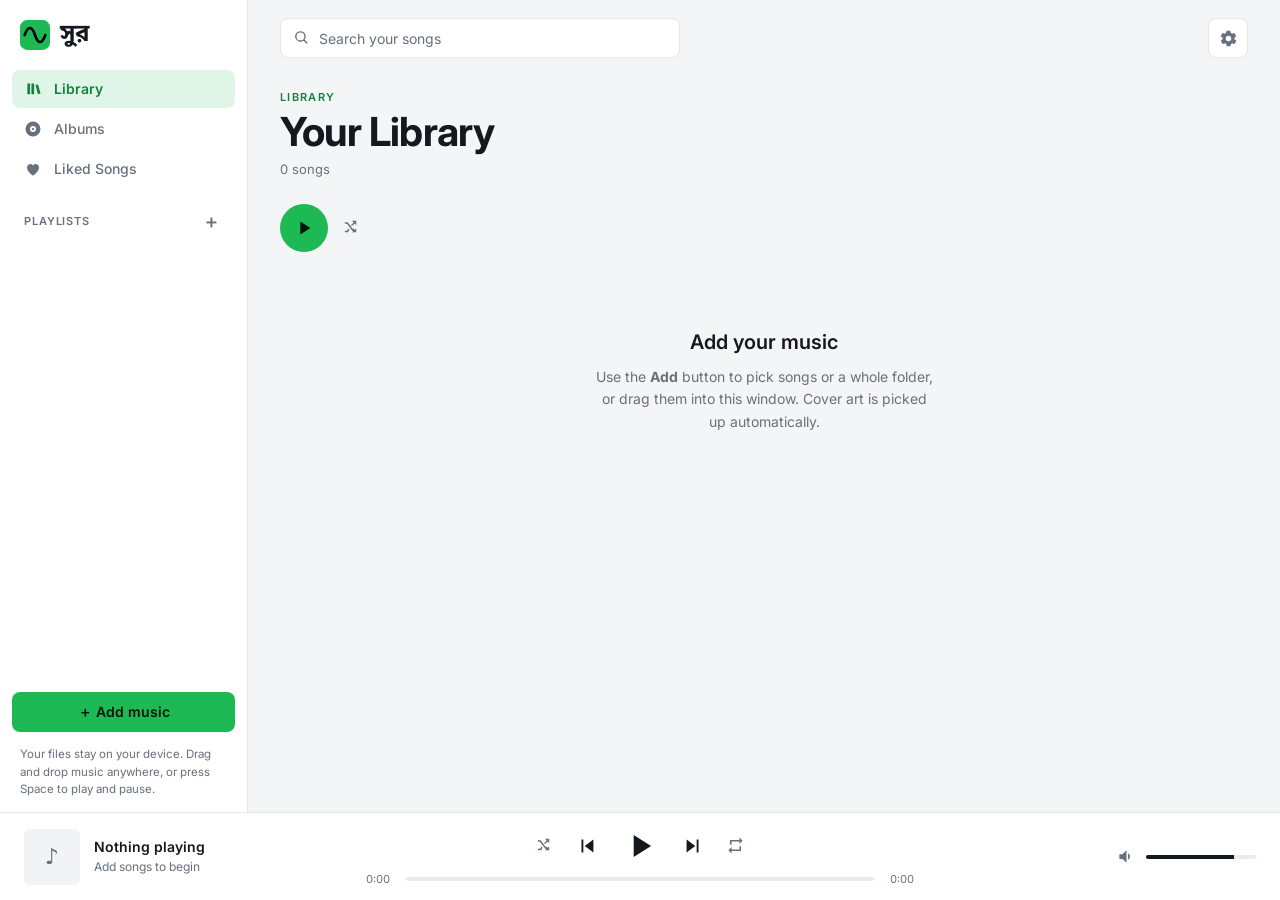
==== commit 6ce27545: "Auto Theme, Equalizer and Remember folder option added (Chromium ony)" ====
--- a/music-player.html
+++ b/music-player.html
@@ -6,7 +6,7 @@
 <meta name="theme-color" content="#12151a">
 <meta name="viewport" content="width=device-width, initial-scale=1, viewport-fit=cover">
 <title>সুর</title>
-<script>try{var t=localStorage.getItem("sur.theme")||(matchMedia("(prefers-color-scheme:light)").matches?"light":"dark");document.documentElement.dataset.theme=t}catch(e){}</script>
+<script>try{var m=localStorage.getItem("sur.theme");if(m!=="light"&&m!=="dark")m="auto";document.documentElement.dataset.theme=m==="auto"?(matchMedia("(prefers-color-scheme:light)").matches?"light":"dark"):m}catch(e){}</script>
 <link rel="preconnect" href="https://fonts.googleapis.com"><link href="https://fonts.googleapis.com/css2?family=Inter:wght@400;500;600;700&family=Noto+Sans+Bengali:wght@500;700&display=swap" rel="stylesheet">
 <link rel="icon" type="image/svg+xml" href="data:image/svg+xml,%3Csvg xmlns='http://www.w3.org/2000/svg' viewBox='0 0 90 90'%3E%3Crect width='90' height='90' rx='22' fill='%231db954'/%3E%3Cpath d='M14 45C24 17 36 17 45 45S66 73 76 45' fill='none' stroke='black' stroke-width='11' stroke-linecap='round'/%3E%3C/svg%3E">
 <style>
@@ -54,8 +54,8 @@
 #q{width:100%;height:40px;background:var(--panel);border:1px solid var(--line);color:var(--text);padding:0 14px 0 38px;border-radius:8px;font:inherit;outline:none;transition:border-color .15s}
 #q::placeholder{color:var(--muted)}
 #q:focus{border-color:var(--accent)}
-#theme{width:40px;height:40px;border-radius:8px;border:1px solid var(--line);background:var(--panel);color:var(--muted);display:grid;place-items:center;font-size:19px;flex:none;margin-left:auto;transition:color .15s,border-color .15s}
-#theme:hover{color:var(--text);border-color:var(--muted)}
+#setBtn{width:40px;height:40px;border-radius:8px;border:1px solid var(--line);background:var(--panel);color:var(--muted);display:grid;place-items:center;font-size:19px;flex:none;margin-left:auto;transition:color .15s,border-color .15s}
+#setBtn:hover{color:var(--text);border-color:var(--muted)}
 #addM{display:none;width:40px;height:40px;border-radius:8px;background:var(--accent);color:var(--on-accent);font-size:22px;place-items:center;flex:none}
 #hero{display:flex;align-items:flex-end;gap:24px;padding:28px 32px 6px}
 #cover{width:152px;aspect-ratio:1;border-radius:8px;flex:none;display:grid;place-items:center;font-size:44px;color:var(--muted);background:var(--panel2) center/cover;box-shadow:var(--shadow)}
@@ -66,6 +66,39 @@
 #big{width:48px;height:48px;border-radius:50%;background:var(--accent);color:var(--on-accent);display:grid;place-items:center;font-size:22px;transition:transform .15s,filter .15s}
 #big:hover{transform:scale(1.05);filter:brightness(1.08)}
 #actions .ic{color:var(--muted)}#actions .ic:hover{color:var(--text)}#actions .ic.on{color:var(--accent-ink)}
+#set{position:fixed;inset:0;background:#0009;display:none;place-items:center;z-index:45}#set.on{display:grid}
+.sbox{background:var(--panel);border:1px solid var(--line);border-radius:14px;width:min(500px,94vw);max-height:90vh;max-height:90dvh;overflow:auto;padding:22px 24px 24px;box-shadow:var(--shadow)}
+.shead{display:flex;align-items:center;justify-content:space-between;margin-bottom:6px}
+.shead h3{margin:0;font-size:18px;font-weight:600}
+#setx{width:32px;height:32px;border-radius:8px;color:var(--muted);font-size:15px}#setx:hover{background:var(--panel2);color:var(--text)}
+.sbox section{padding:18px 0;border-top:1px solid var(--line)}.sbox section:first-of-type{border-top:0}
+.sbox h4{margin:0 0 12px;font-size:12px;font-weight:600;text-transform:uppercase;letter-spacing:.08em;color:var(--muted)}
+.sn{margin:10px 0 0;font-size:12px;color:var(--muted);line-height:1.5}
+.seg{display:grid;grid-template-columns:repeat(3,1fr);gap:4px;padding:4px;background:var(--panel2);border-radius:10px}
+.seg button{height:34px;border-radius:7px;font-weight:500;color:var(--muted);transition:background .15s,color .15s}
+.seg button:hover{color:var(--text)}
+.seg button.on{background:var(--bg);color:var(--text);box-shadow:0 0 0 1px var(--line)}
+.eqh{display:flex;align-items:center;justify-content:space-between;margin-bottom:12px}.eqh h4{margin:0}
+.tog{position:relative;width:42px;height:24px;flex:none;cursor:pointer}
+.tog input{position:absolute;inset:0;opacity:0;margin:0;cursor:pointer;z-index:1}
+.tog span{position:absolute;inset:0;border-radius:99px;background:var(--hover);transition:background .2s}
+.tog span::after{content:"";position:absolute;top:3px;left:3px;width:18px;height:18px;border-radius:50%;background:#fff;transition:transform .2s;box-shadow:0 1px 3px #0005}
+.tog input:checked+span{background:var(--accent)}.tog input:checked+span::after{transform:translateX(18px)}
+.tog input:focus-visible+span{outline:2px solid var(--accent);outline-offset:2px}
+.eqrow{display:flex;gap:8px;margin-bottom:14px}
+#eqpre{flex:1;height:36px;border-radius:8px;border:1px solid var(--line);background:var(--bg);color:var(--text);font:inherit;padding:0 10px}
+.eqb{display:grid;grid-template-columns:repeat(10,1fr);gap:2px;justify-items:center;transition:opacity .2s}
+.eqb.off{opacity:.45}
+.band{display:flex;flex-direction:column;align-items:center;gap:6px;min-width:0}
+.band .g{font-size:10px;color:var(--muted);font-variant-numeric:tabular-nums;height:12px}
+.band .f{font-size:10px;color:var(--muted)}
+input[type=range].eqs{-webkit-appearance:none;appearance:none;writing-mode:vertical-lr;direction:rtl;width:24px;height:132px;flex:none;background:none;padding:0;margin:0;cursor:pointer}
+.eqs::-webkit-slider-runnable-track{width:4px;height:100%;border-radius:4px;background:var(--hover)}
+.eqs::-moz-range-track{width:4px;height:100%;border-radius:4px;background:var(--hover)}
+input[type=range].eqs::-webkit-slider-thumb{-webkit-appearance:none;width:14px;height:14px;border-radius:50%;background:var(--accent);opacity:1;margin-left:-5px}
+.eqs::-moz-range-thumb{width:14px;height:14px;border:0;border-radius:50%;background:var(--accent)}
+.eqs:disabled{cursor:default}input[type=range].eqs:disabled::-webkit-slider-thumb{background:var(--muted)}.eqs:disabled::-moz-range-thumb{background:var(--muted)}
+@media (max-width:820px){#set{place-items:end center}.sbox{width:100%;max-height:88dvh;border-radius:16px 16px 0 0;border-bottom:0;padding-bottom:calc(24px + env(safe-area-inset-bottom,0px))}input[type=range].eqs{height:116px}}
 .pill{border:1px solid var(--line);border-radius:8px;padding:7px 14px;font-size:13px;font-weight:500;color:var(--text);transition:border-color .15s,background .15s}
 .pill:hover{border-color:var(--muted);background:var(--panel)}
 #list{flex:1;overflow:auto;padding:0 20px 24px}
@@ -163,7 +196,7 @@
 .mlogo{display:flex;padding:0}
 .mlogo .mark{width:28px;height:28px}
 .sw{order:3;flex:1 1 100%;max-width:none}
-#theme{order:1}#addM{order:2;display:grid}
+#setBtn{order:1}#addM{order:2;display:grid}
 #hero{padding:18px 16px 0;gap:16px}
 #cover{width:104px;font-size:32px}
 #hero h1{font-size:26px}
@@ -216,7 +249,7 @@
 
  <main id="main">
   <div id="drop">Drop music to add it</div>
-  <div id="top"><div class="logo mlogo"><svg class="mark" viewBox="0 0 90 90" aria-hidden="true"><rect width="90" height="90" rx="22" fill="#1db954"/><path d="M14 45C24 17 36 17 45 45S66 73 76 45" fill="none" stroke="#000" stroke-width="8" stroke-linecap="round"/></svg><span class="lb">সুর</span></div><div class="sw"><svg viewBox="0 0 24 24"><path d="M10.5 3a7.500 7.500 0 0 1 5.900 12.100l4.300 4.300-1.400 1.400-4.300-4.300A7.500 7.500 0 1 1 10.500 3zm0 2a5.500 5.500 0 1 0 0 11 5.500 5.500 0 0 0 0-11z"/></svg><input id="q" placeholder="Search your songs" type="search"></div><button id="theme" aria-label="Switch theme"></button><button id="addM" aria-label="Add songs">＋</button></div>
+  <div id="top"><div class="logo mlogo"><svg class="mark" viewBox="0 0 90 90" aria-hidden="true"><rect width="90" height="90" rx="22" fill="#1db954"/><path d="M14 45C24 17 36 17 45 45S66 73 76 45" fill="none" stroke="#000" stroke-width="8" stroke-linecap="round"/></svg><span class="lb">সুর</span></div><div class="sw"><svg viewBox="0 0 24 24"><path d="M10.5 3a7.500 7.500 0 0 1 5.900 12.100l4.300 4.300-1.400 1.400-4.300-4.300A7.500 7.500 0 1 1 10.500 3zm0 2a5.500 5.500 0 1 0 0 11 5.500 5.500 0 0 0 0-11z"/></svg><input id="q" placeholder="Search your songs" type="search"></div><button id="setBtn" aria-label="Settings" title="Settings"><svg viewBox="0 0 24 24"><path d="M19.4 13a7.800 7.800 0 0 0 0-2l2.100-1.600a.5.5 0 0 0 .1-.6l-2-3.500a.5.5 0 0 0-.6-.2l-2.500 1a7.400 7.400 0 0 0-1.700-1l-.4-2.600a.5.500 0 0 0-.5-.4h-4a.5.5 0 0 0-.5.4l-.4 2.600c-.6.300-1.200.600-1.700 1l-2.500-1a.5.5 0 0 0-.6.200l-2 3.500a.5.5 0 0 0 .1.600L4.600 11a7.800 7.800 0 0 0 0 2l-2.100 1.600a.5.5 0 0 0-.1.600l2 3.500c.1.200.4.300.6.200l2.500-1c.5.400 1.100.700 1.700 1l.4 2.600c0 .2.200.4.500.4h4c.3 0 .5-.2.5-.4l.4-2.600c.6-.3 1.200-.6 1.700-1l2.500 1c.2.100.5 0 .6-.2l2-3.500a.5.5 0 0 0-.1-.6zM12 15.500a3.500 3.500 0 1 1 0-7 3.500 3.500 0 0 1 0 7z"/></svg></button><button id="addM" aria-label="Add songs">＋</button></div>
   <div id="hero"><div id="cover">♪</div><div><small>Playlist</small><h1 id="ttl">Your Library</h1><p id="sub">0 songs</p></div></div>
   <div id="actions">
    <button id="big" aria-label="Play"><svg viewBox="0 0 24 24"><path d="M8 5v14l11-7z"/></svg></button>
@@ -243,6 +276,20 @@
  </footer>
 </div>
 
+<div id="set" role="dialog" aria-modal="true" aria-labelledby="sett"><div class="sbox">
+ <div class="shead"><h3 id="sett">Settings</h3><button id="setx" aria-label="Close">✕</button></div>
+ <section>
+  <h4>Appearance</h4>
+  <div class="seg" id="seg" role="group" aria-label="Theme"><button data-m="auto">Auto</button><button data-m="light">Light</button><button data-m="dark">Dark</button></div>
+  <p class="sn">Auto follows your device's light or dark setting.</p>
+ </section>
+ <section>
+  <div class="eqh"><h4>Equalizer</h4><label class="tog" aria-label="Turn equalizer on or off"><input type="checkbox" id="eqon"><span></span></label></div>
+  <div class="eqrow"><select id="eqpre" aria-label="Equalizer preset"></select><button class="pill" id="eqreset">Reset</button></div>
+  <div id="eqb" class="eqb"></div>
+  <p class="sn" id="eqnote"></p>
+ </section>
+</div></div>
 <div id="menu"></div><div id="toast"></div>
 <div id="dlg"><div class="box"><h3 id="dt"></h3><input id="di" maxlength="60" placeholder="Playlist name"><div class="bt"><button id="dc">Cancel</button><button id="dok">Save</button></div></div></div>
 <script>
@@ -635,6 +682,8 @@
   else addFiles(e.dataTransfer.files);
 });
 addEventListener("keydown",e=>{
+  if(e.code==="Escape"&&$("#set").classList.contains("on")){closeSettings();return}
+  if($("#set").classList.contains("on"))return;
   if(e.target.tagName==="INPUT"&&e.target.type!=="range")return;
   if(e.code==="Escape")$("#bar").classList.remove("full");
   if(e.code==="Space"){e.preventDefault();toggle()}
@@ -692,11 +741,92 @@
     if(linked.some(l=>!l.ok))toast("Tap Add, then Reconnect, to load your linked music folder",5000);
   }catch(e){}
 }
-const SUN='<svg viewBox="0 0 24 24"><circle cx="12" cy="12" r="4.5"/><path d="M12 2v3M12 19v3M2 12h3M19 12h3M4.9 4.9 7 7M17 17l2.1 2.1M4.9 19.1 7 17M17 7l2.1-2.1" stroke="currentColor" stroke-width="2" stroke-linecap="round" fill="none"/></svg>';
-const MOON='<svg viewBox="0 0 24 24"><path d="M21 12.800A9 9 0 1 1 11.200 3a7 7 0 0 0 9.800 9.800z"/></svg>';
-function setTheme(t){document.documentElement.dataset.theme=t;$("#theme").innerHTML=t==="dark"?SUN:MOON;try{localStorage.setItem("sur.theme",t)}catch(e){}}
-setTheme(document.documentElement.dataset.theme==="light"?"light":"dark");
-$("#theme").onclick=()=>setTheme(document.documentElement.dataset.theme==="dark"?"light":"dark");
+/* ---------- settings: theme + equalizer ---------- */
+const mq=matchMedia("(prefers-color-scheme:light)");
+let themeMode="auto";
+try{const m=localStorage.getItem("sur.theme");if(m==="light"||m==="dark")themeMode=m}catch(e){}
+function applyTheme(){
+  document.documentElement.dataset.theme=themeMode==="auto"?(mq.matches?"light":"dark"):themeMode;
+  document.querySelectorAll("#seg button").forEach(b=>b.classList.toggle("on",b.dataset.m===themeMode));
+}
+function setThemeMode(m){themeMode=m;try{localStorage.setItem("sur.theme",m)}catch(e){}applyTheme()}
+(mq.addEventListener?mq.addEventListener("change",()=>{if(themeMode==="auto")applyTheme()}):mq.addListener(()=>{if(themeMode==="auto")applyTheme()}));
+document.querySelectorAll("#seg button").forEach(b=>b.onclick=()=>setThemeMode(b.dataset.m));
+
+const BANDS=[32,64,125,250,500,1000,2000,4000,8000,16000];
+const PRESETS={
+  "Flat":[0,0,0,0,0,0,0,0,0,0],
+  "Bass boost":[6,5,4,2,0,0,0,0,0,0],
+  "Treble boost":[0,0,0,0,0,1,2,4,5,6],
+  "Vocal":[-2,-2,-1,1,3,3,2,1,0,-1],
+  "Rock":[5,4,2,-1,-2,-1,2,4,5,5],
+  "Pop":[-1,1,3,4,3,0,-1,-1,1,2],
+  "Classical":[0,0,0,0,0,0,-3,-3,-3,-5],
+  "Electronic":[5,4,1,0,-2,2,1,2,4,5],
+  "Hip hop":[5,5,2,3,-1,-1,2,0,2,3],
+  "Acoustic":[4,4,3,1,2,2,3,3,2,1]
+};
+let eq={on:false,preset:"Flat",gains:PRESETS.Flat.slice()};
+try{const r=JSON.parse(localStorage.getItem("sur.eq")||"null");
+  if(r&&Array.isArray(r.gains)&&r.gains.length===10)eq={on:!!r.on,preset:r.preset||"Custom",gains:r.gains.map(n=>Math.max(-12,Math.min(12,+n||0)))}}catch(e){}
+const saveEq=()=>{try{localStorage.setItem("sur.eq",JSON.stringify(eq))}catch(e){}};
+let actx=null,filters=[],pre=null,graphFailed=false;
+function ensureGraph(){
+  if(actx||graphFailed)return !!actx;
+  const AC=window.AudioContext||window.webkitAudioContext;
+  if(!AC){graphFailed=true;return false}
+  try{
+    actx=new AC();
+    const src=actx.createMediaElementSource(audio);
+    filters=BANDS.map((f,i)=>{const n=actx.createBiquadFilter();n.type=i===0?"lowshelf":i===BANDS.length-1?"highshelf":"peaking";n.frequency.value=f;n.Q.value=1.1;n.gain.value=0;return n});
+    pre=actx.createGain();
+    let node=src;filters.forEach(f=>{node.connect(f);node=f});node.connect(pre);pre.connect(actx.destination);
+    return true;
+  }catch(e){actx=null;graphFailed=true;return false}
+}
+function applyEq(){
+  if(!actx)return;
+  const g=eq.on?eq.gains:eq.gains.map(()=>0);
+  filters.forEach((f,i)=>f.gain.value=g[i]);
+  pre.gain.value=eq.on?Math.pow(10,-Math.max(0,...g)/20):1;
+}
+function eqUI(){
+  $("#eqon").checked=eq.on;
+  $("#eqb").classList.toggle("off",!eq.on);
+  document.querySelectorAll(".eqs").forEach((r,i)=>{r.value=eq.gains[i];r.disabled=!eq.on;r.parentNode.querySelector(".g").textContent=(eq.gains[i]>0?"+":"")+eq.gains[i]});
+  $("#eqpre").value=eq.preset;$("#eqpre").disabled=!eq.on;$("#eqreset").disabled=!eq.on;
+  $("#eqnote").textContent=graphFailed?"The equalizer isn't supported in this browser.":"Gains are in dB. Boosts lower the overall volume slightly to avoid distortion.";
+}
+function eqChanged(){saveEq();applyEq();eqUI()}
+(function buildEq(){
+  const pre=$("#eqpre");
+  [...Object.keys(PRESETS),"Custom"].forEach(n=>{const o=document.createElement("option");o.value=o.textContent=n;pre.append(o)});
+  const box=$("#eqb");
+  BANDS.forEach((f,i)=>{
+    const d=document.createElement("div");d.className="band";
+    d.innerHTML='<span class="g">0</span><input type="range" class="eqs" min="-12" max="12" step="0.5" value="0" aria-label=""><span class="f"></span>';
+    const r=d.querySelector("input");r.setAttribute("aria-label",(f>=1000?f/1000+" kHz":f+" Hz")+" gain");
+    d.querySelector(".f").textContent=f>=1000?f/1000+"k":f;
+    r.oninput=()=>{eq.gains[i]=+r.value;eq.preset="Custom";eqChanged()};
+    box.append(d);
+  });
+  pre.onchange=()=>{eq.preset=pre.value;if(PRESETS[pre.value])eq.gains=PRESETS[pre.value].slice();eqChanged()};
+})();
+$("#eqon").onchange=e=>{
+  eq.on=e.target.checked;
+  if(eq.on&&!ensureGraph()){eq.on=false}
+  if(actx&&actx.state==="suspended")actx.resume();
+  eqChanged();
+};
+$("#eqreset").onclick=()=>{eq.preset="Flat";eq.gains=PRESETS.Flat.slice();eqChanged()};
+audio.addEventListener("play",()=>{if(eq.on&&ensureGraph()){applyEq();if(actx.state==="suspended")actx.resume()}});
+
+let setOpener=null;
+function openSettings(){setOpener=document.activeElement;closeMenu();$("#set").classList.add("on");$("#setx").focus()}
+function closeSettings(){$("#set").classList.remove("on");if(setOpener&&setOpener.focus)setOpener.focus()}
+$("#setBtn").onclick=openSettings;$("#setx").onclick=closeSettings;
+$("#set").addEventListener("click",e=>{if(e.target.id==="set")closeSettings()});
+applyTheme();eqUI();
 setP(sk);render();
 initLinked();
 
